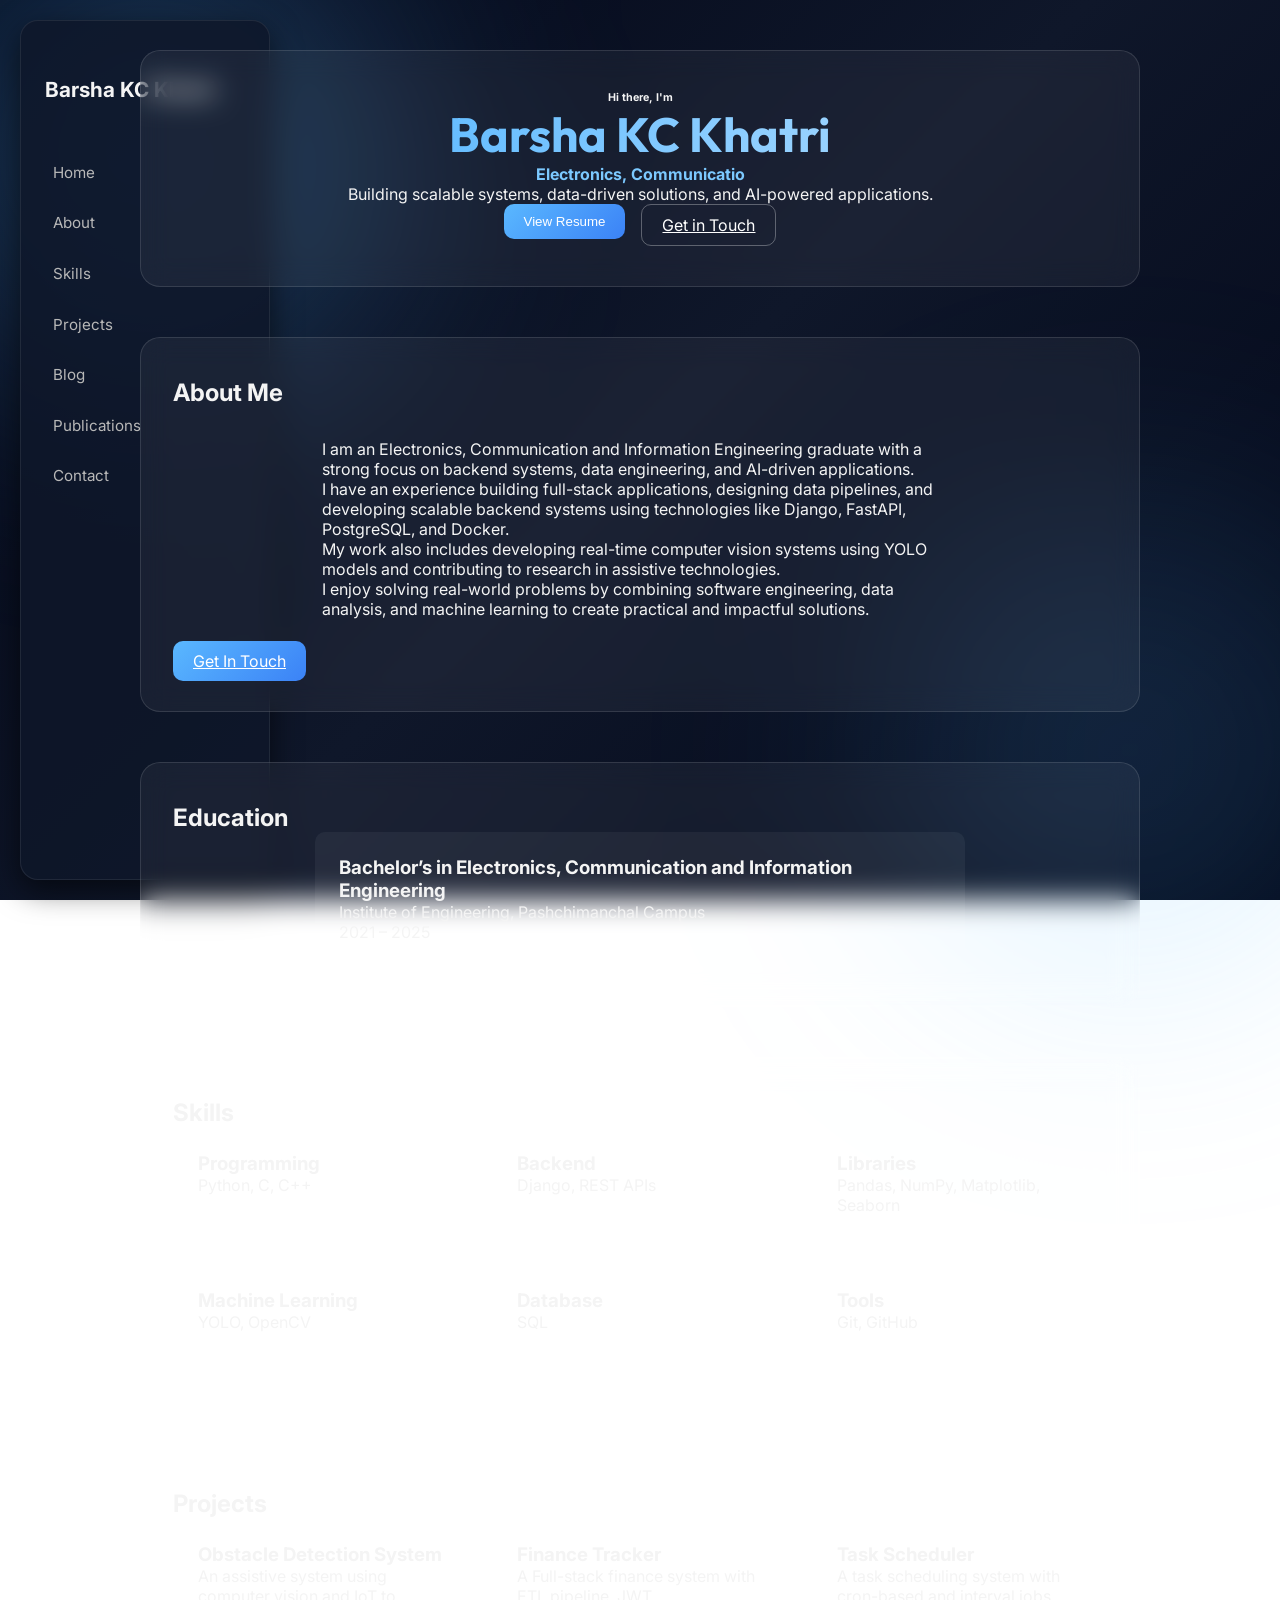
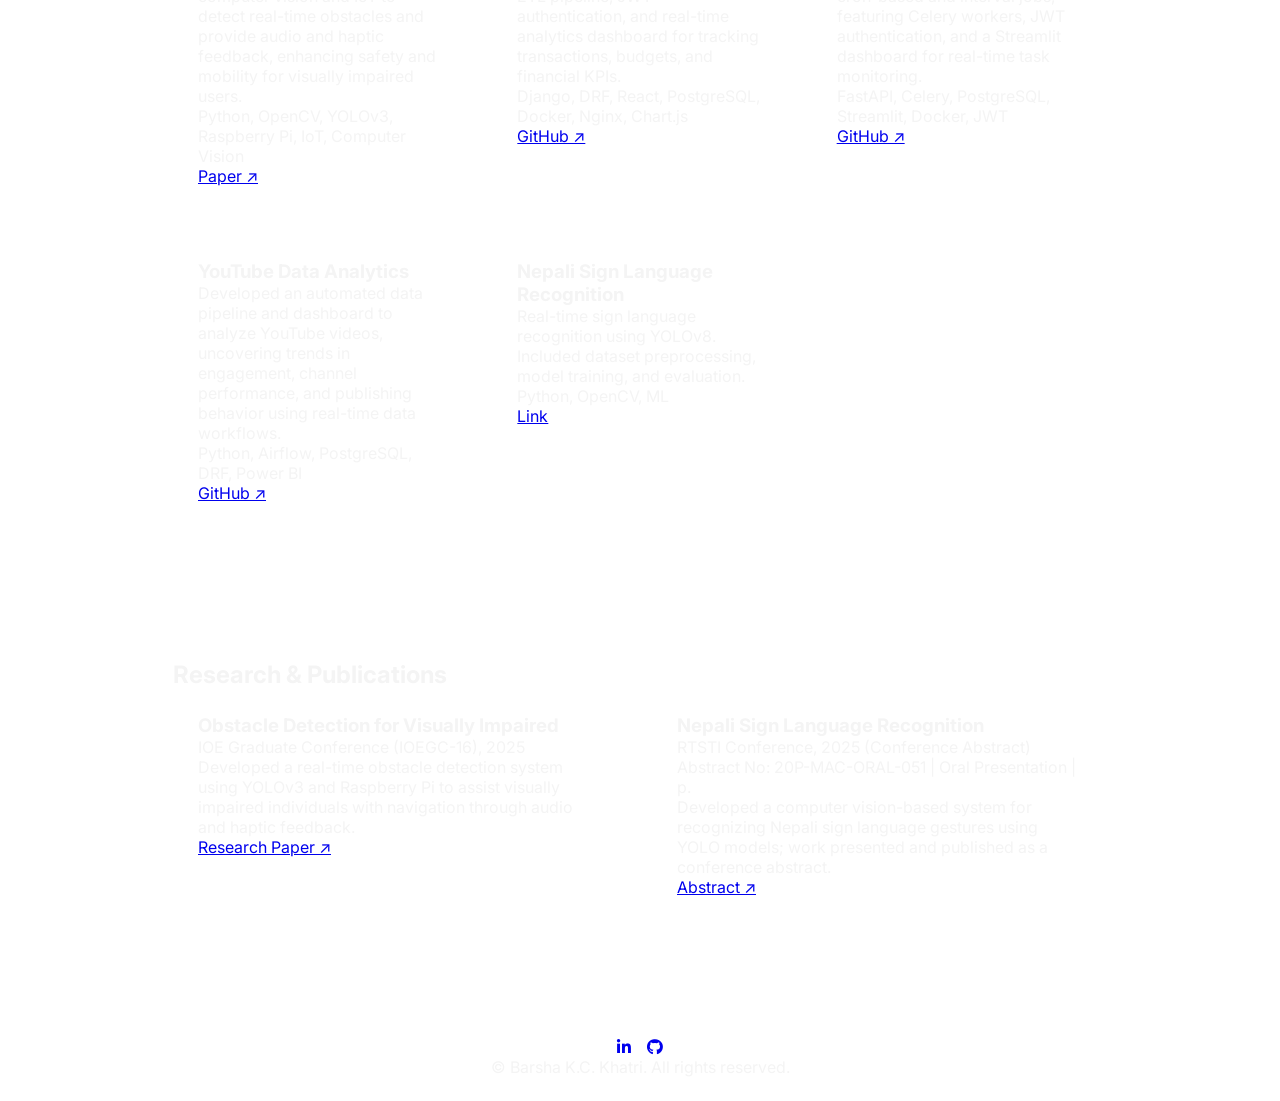
==== index.html @ 4331e8ad "Fix html" ====
<!doctype html>
<html lang="en">
  <head>
    <meta charset="utf-8" />
    <meta http-equiv="X-UA-Compatible" content="IE=edge" />
    <title>Barsha KC Khatri</title>
    <meta name="viewport" content="width=device-width, initial-scale=1" />
    <script src="static/js/main.js"></script>
    <link rel="stylesheet" href="static/css/style.css" />
    <link
      rel="stylesheet"
      href="https://cdnjs.cloudflare.com/ajax/libs/font-awesome/6.1.1/css/all.min.css"
    />
  </head>
  <body>
    <button id="sidebarToggle" class="menu-toggle">☰</button>
    <nav id="sidebar" class="sidebar">
      <div class="sidebar-header">
        <h2>Barsha KC Khatri</h2>
      </div>
      <ul class="sidebar-menu">
        <li><a href="#home" class="nav-link">Home</a></li>
        <li><a href="#about" class="nav-link">About</a></li>
        <li><a href="#skills" class="nav-link">Skills</a></li>
        <li><a href="#projects" class="nav-link">Projects</a></li>
        <li>
          <a href="https://barshakc.hashnode.dev" class="nav-link">Blog</a>
        </li>
        <li><a href="#research" class="nav-link">Publications</a></li>
        <li><a href="#footer" class="nav-link">Contact</a></li>
      </ul>
    </nav>

    <section id="home" class="flex s-center items-center">
      <div class="home-left flex f-col s-center items-center">
        <div class="home-content">
          <h6>Hi there, I'm</h6>

          <h1 class="t-white">Barsha KC Khatri</h1>

          <h4>
            <span id="typewriter"></span>
          </h4>

          <p class="subtitle">
            Building scalable systems, data-driven solutions, and AI-powered
            applications.
          </p>

          <div class="btn-group">
            <a
              href="pdf/Barsha KC Khatri CV.pdf"
              target="_blank"
            >
              <button class="btn">View Resume</button>
            </a>

            <a class="btn secondary" href="#contact"> Get in Touch </a>
          </div>
        </div>
      </div>
    </section>

    <section id="about">
      <h1>About Me</h1>
      <div class="about-container flex s-center">
        <div class="about-left">
          <div class="about-content">
            <p class="intro-text">
              I am an Electronics, Communication and Information Engineering
              graduate with a strong focus on backend systems, data engineering,
              and AI-driven applications.
            </p>

            <p class="about-text">
              I have an experience building full-stack applications, designing
              data pipelines, and developing scalable backend systems using
              technologies like Django, FastAPI, PostgreSQL, and Docker.
            </p>

            <p class="about-text">
              My work also includes developing real-time computer vision systems
              using YOLO models and contributing to research in assistive
              technologies.
            </p>

            <p class="about-text">
              I enjoy solving real-world problems by combining software
              engineering, data analysis, and machine learning to create
              practical and impactful solutions.
            </p>
          </div>
        </div>
      </div>
      <div class="cta-container flex s-center">
        <a class="btn" href="#contact">Get In Touch</a>
      </div>
    </section>
    
    <section id="education">
    <h1>Education</h1>

    <div class="education-content">
        <h3>Bachelor’s in Electronics, Communication and Information Engineering</h3>
        <p>Institute of Engineering, Pashchimanchal Campus</p>
        <p class="edu-year">2021 – 2025</p>
    </div>
    </section>

    <section id="skills">
      <h1>Skills</h1>

      <div class="skills-container">
        <div class="skill-card">
          <h3>Programming</h3>
          <p>Python, C, C++</p>
        </div>

        <div class="skill-card">
          <h3>Backend</h3>
          <p>Django, REST APIs</p>
        </div>

        <div class="skill-card">
          <h3>Libraries</h3>
          <p>Pandas, NumPy, Matplotlib, Seaborn</p>
        </div>

        <div class="skill-card">
          <h3>Machine Learning</h3>
          <p>YOLO, OpenCV</p>
        </div>

        <div class="skill-card">
          <h3>Database</h3>
          <p>SQL</p>
        </div>

        <div class="skill-card">
          <h3>Tools</h3>
          <p>Git, GitHub</p>
        </div>
      </div>
    </section>

    <section id="projects">
      <h1>Projects</h1>

      <div class="projects-container">
        <div class="project-card">
          <h3>Obstacle Detection System</h3>
          <p>
            An assistive system using computer vision and IoT to detect
            real-time obstacles and provide audio and haptic feedback, enhancing
            safety and mobility for visually impaired users.
          </p>
          <p class="tools">
            Python, OpenCV, YOLOv3, Raspberry Pi, IoT, Computer Vision
          </p>
          <a
            href="https://conference.ioe.edu.np/publications/ioegc16/IOEGC-16-266-PS2-03.pdf"
            target="_blank"
            class="project-link"
            >Paper ↗</a
          >
        </div>

        <div class="project-card">
          <h3>Finance Tracker</h3>
          <p>
            A Full-stack finance system with ETL pipeline, JWT authentication,
            and real-time analytics dashboard for tracking transactions,
            budgets, and financial KPIs.
          </p>
          <p class="tools">
            Django, DRF, React, PostgreSQL, Docker, Nginx, Chart.js
          </p>
          <a
            href="https://github.com/barshakc/Finance-Tracker"
            target="_blank"
            class="project-link"
            >GitHub ↗</a
          >
        </div>

        <div class="project-card">
          <h3>Task Scheduler</h3>
          <p>
            A task scheduling system with cron-based and interval jobs,
            featuring Celery workers, JWT authentication, and a Streamlit
            dashboard for real-time task monitoring.
          </p>
          <p class="tools">
            FastAPI, Celery, PostgreSQL, Streamlit, Docker, JWT
          </p>
          <a
            href="https://github.com/barshakc/Task-Scheduler"
            target="_blank"
            class="project-link"
            >GitHub ↗</a
          >
        </div>

        <div class="project-card">
          <h3>YouTube Data Analytics</h3>
          <p>
            Developed an automated data pipeline and dashboard to analyze
            YouTube videos, uncovering trends in engagement, channel
            performance, and publishing behavior using real-time data workflows.
          </p>
          <p class="tools">Python, Airflow, PostgreSQL, DRF, Power BI</p>
          <a
            href="https://github.com/barshakc/Youtube-Data-Analytics"
            target="_blank"
            class="project-link"
            >GitHub ↗</a
          >
        </div>

        <div class="project-card">
          <h3>Nepali Sign Language Recognition</h3>
          <p>
            Real-time sign language recognition using YOLOv8. Included dataset
            preprocessing, model training, and evaluation.
          </p>
          <p class="tools">Python, OpenCV, ML</p>
          <a href="#" target="_blank" class="project-link">Link</a>
        </div>
      </div>
    </section>

    <section id="research">
      <h1>Research & Publications</h1>

      <div class="research-container">
        <div class="research-card">
          <h3>Obstacle Detection for Visually Impaired</h3>
          <p class="publication">IOE Graduate Conference (IOEGC-16), 2025</p>
          <p>
            Developed a real-time obstacle detection system using YOLOv3 and
            Raspberry Pi to assist visually impaired individuals with navigation
            through audio and haptic feedback.
          </p>
          <a
            href="https://conference.ioe.edu.np/publications/ioegc16/IOEGC-16-266-PS2-03.pdf"
            target="_blank"
            class="project-link"
          >
            Research Paper ↗
          </a>
        </div>

        <div class="research-card">
          <h3>Nepali Sign Language Recognition</h3>
          <p class="publication">
            RTSTI Conference, 2025 (Conference Abstract)<br />
            Abstract No: 20P-MAC-ORAL-051 | Oral Presentation | p.
          </p>
          <p>
            Developed a computer vision-based system for recognizing Nepali sign
            language gestures using YOLO models; work presented and published as
            a conference abstract.
          </p>
          <a
            href="https://drive.google.com/file/d/12Fbqu7wbd39QSV-VLtkGaTLTl-LRvzXY/view?usp=sharing"
            target="_blank"
            class="project-link"
          >
            Abstract ↗
          </a>
        </div>
      </div>
    </section>

    <footer id="footer">
      <div class="footer-content">
        <div class="social-icons">
          <a
            href="https://www.linkedin.com/in/barsha-kc-khatri/"
            target="_blank"
          >
            <i class="fa-brands fa-linkedin-in"></i>
          </a>

          <a href="https://github.com/barshakc" target="_blank">
            <i class="fa-brands fa-github"></i>
          </a>
        </div>

        <p>&copy; Barsha K.C. Khatri. All rights reserved.</p>
      </div>
    </footer>


  </body>
</html>
---- static/css/style.css ----
@import url('https://fonts.googleapis.com/css2?family=Inter:wght@300;400;500;600;700&family=Outfit:wght@400;500;600;700&display=swap');

:root {
  --text: #f4f4f4;
  --text-secondary: #b8b8b8;
  --muted: #7a7a7a;
  --accent: #5ab8ff;
  --accent-hover: #4a9fe6;
}

* {
  margin: 0;
  padding: 0;
  box-sizing: border-box;
  scroll-behavior: smooth;
}
html, body {
  overflow-x: hidden;
}

body {
  font-family: 'Inter', sans-serif;
  color: var(--text);
  background: linear-gradient(135deg, #020617, #0f172a, #020617);
  background-attachment: fixed;
}


body::before,
body::after {
  content: "";
  position: fixed;
  width: 500px;
  height: 500px;
  border-radius: 50%;
  filter: blur(120px);
  z-index: -1;
}

body::before {
  background: rgba(90, 184, 255, 0.25);
  top: -100px;
  left: -100px;
}

body::after {
  background: rgba(90, 184, 255, 0.15);
  bottom: -100px;
  right: -100px;
}


#sidebar {
  position: fixed;
  left: 0;
  top: 0;
  width: 250px;
  height: calc(100vh - 40px);
  margin: 20px;
  padding: 2rem 0;
  border-radius: 18px;
  background: rgba(15, 23, 42, 0.85);
  border: 1px solid rgba(255,255,255,0.08);
  box-shadow: 0 10px 30px rgba(0,0,0,0.6);
  overflow-y: auto;
  transition: left 0.3s ease;
}

.menu-toggle {
  display: none;
}

.sidebar-header {
  padding: 1.5rem;
  margin-bottom: 1.5rem;
}

.sidebar-header h2 {
  font-size: 1.3rem;
}

.sidebar-menu {
  display: flex;
  flex-direction: column;
  gap: 6px;
  padding: 0 0.5rem;
}

.sidebar-menu li {
  list-style: none;
}

.sidebar-menu a {
  display: block;
  padding: 0.8rem 1.5rem;
  color: var(--text-secondary);
  text-decoration: none;
  border-radius: 8px;
  font-size: 0.95rem;
}

.sidebar-menu a:hover {
  background: rgba(255,255,255,0.08);
  color: var(--text);
}

section {
  margin: 50px auto;
  max-width: 1000px;
  padding: 2.5rem 2rem;
  border-radius: 20px;
  background: rgba(255,255,255,0.05);
  backdrop-filter: blur(14px);
  border: 1px solid rgba(255,255,255,0.12);
}

#home {
  display: flex;
  justify-content: center;
  align-items: center;
  text-align: center;
}

#home h1 {
  font-size: 3rem;
  font-family: 'Outfit', sans-serif;
  background: linear-gradient(90deg, #5ab8ff, #a5d8ff);
  -webkit-background-clip: text;
  -webkit-text-fill-color: transparent;
}

#typewriter {
  display: inline-block;
  color: #7cc9ff;
}

.btn {
  padding: 10px 20px;
  border-radius: 10px;
  border: none;
  background: linear-gradient(135deg, #5ab8ff, #3b82f6);
  color: white;
  cursor: pointer;
}

.btn.secondary {
  background: transparent;
  border: 1px solid rgba(255,255,255,0.3);
}

.btn-group {
  display: flex;
  gap: 1rem;
  justify-content: center;
  flex-wrap: wrap; 
}



.skills-container,
.projects-container,
.research-container {
  display: grid;
  grid-template-columns: repeat(auto-fit, minmax(250px, 1fr));
  gap: 1.5rem;
}

.skill-card,
.project-card,
.research-card {
  background: rgba(255,255,255,0.06);
  padding: 1.5rem;
  border-radius: 12px;
  border: 1px solid rgba(255,255,255,0.1);
}

.about-container {
  max-width: 700px;
  margin: auto;
  padding: 2rem;
}

.education-content {
  max-width: 650px;
  margin: auto;
  padding: 1.5rem;
  background: rgba(255,255,255,0.05);
  border-radius: 10px;
}

.subtitle, h4 {
  overflow-wrap: break-word;
}

#footer {
  text-align: center;
  padding: 1.5rem;
}

.social-icons {
  display: flex;
  justify-content: center;
  gap: 1rem;
}

@media (max-width: 768px) {

  #sidebar {
    position: fixed;
    top: 0;
    left: -100%;
    width: 70%;
    height: 100vh;
    margin: 0;
    border-radius: 0;
    background: rgba(15, 23, 42, 0.95);
    transition: left 0.3s ease;
    z-index: 1000;
  }

  body.sidebar-open #sidebar {
    left: 0;
  }

  body.sidebar-open::after {
    content: "";
    position: fixed;
    top: 0;
    left: 0;
    width: 100%;
    height: 100%;
    background: rgba(0,0,0,0.6);
    z-index: 900;
  }

  .menu-toggle {
    display: block;
    position: fixed;
    top: 15px;
    left: 15px;
    z-index: 1100;
    font-size: 22px;
    background: rgba(0,0,0,0.6);
    color: white;
    border: none;
    padding: 10px 14px;
    border-radius: 8px;
  }

  section {
    width: calc(100% - 30px);
    margin: 20px auto;
    padding: 20px 15px;
  }

  #home {
    flex-direction: column;
    padding-top: 60px;
  }

  .btn-group {
    flex-direction: column;
    align-items: center;
  }

  .btn {
    width: 85%;
  }

  h1 {
    font-size: 24px;
  }

  p {
    font-size: 14px;
  }

  #typewriter {
    width: 100%;
  }

  .skills-container,
  .projects-container,
  .research-container {
    grid-template-columns: 1fr;
  }
}
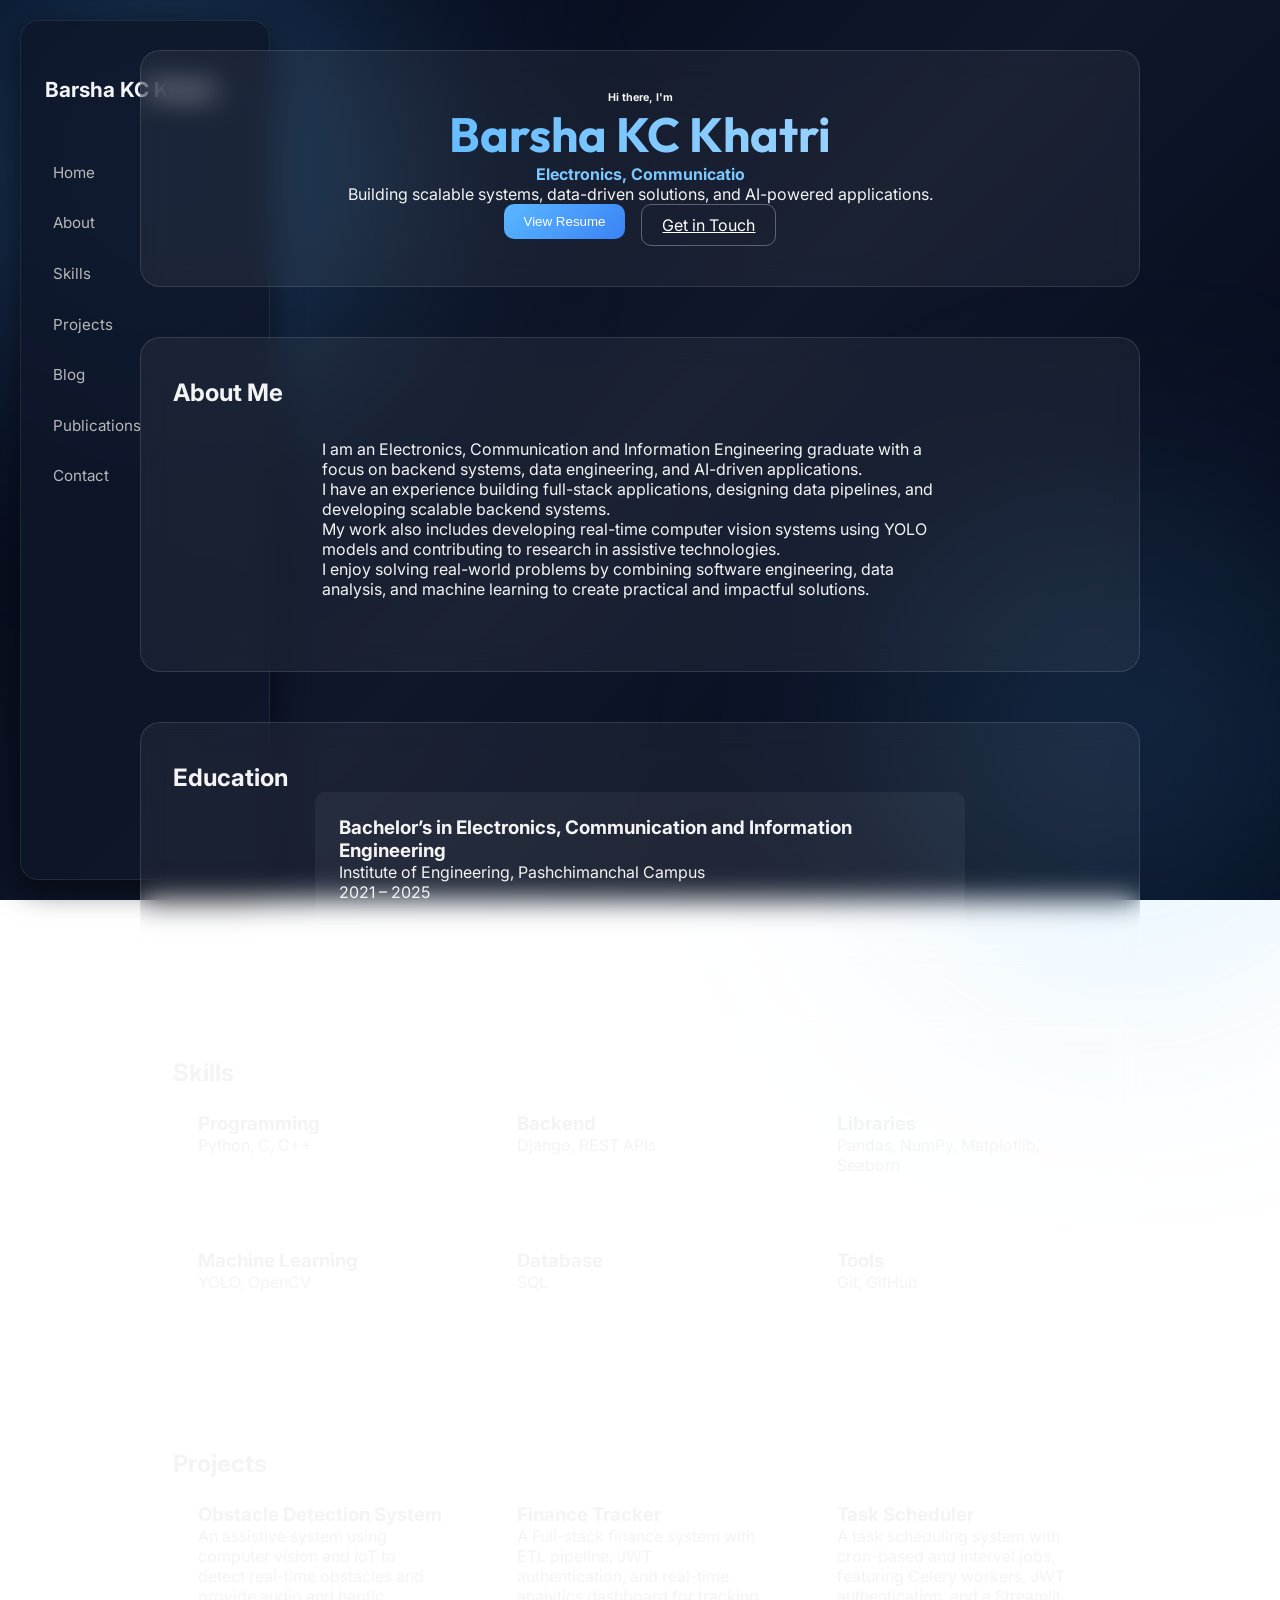
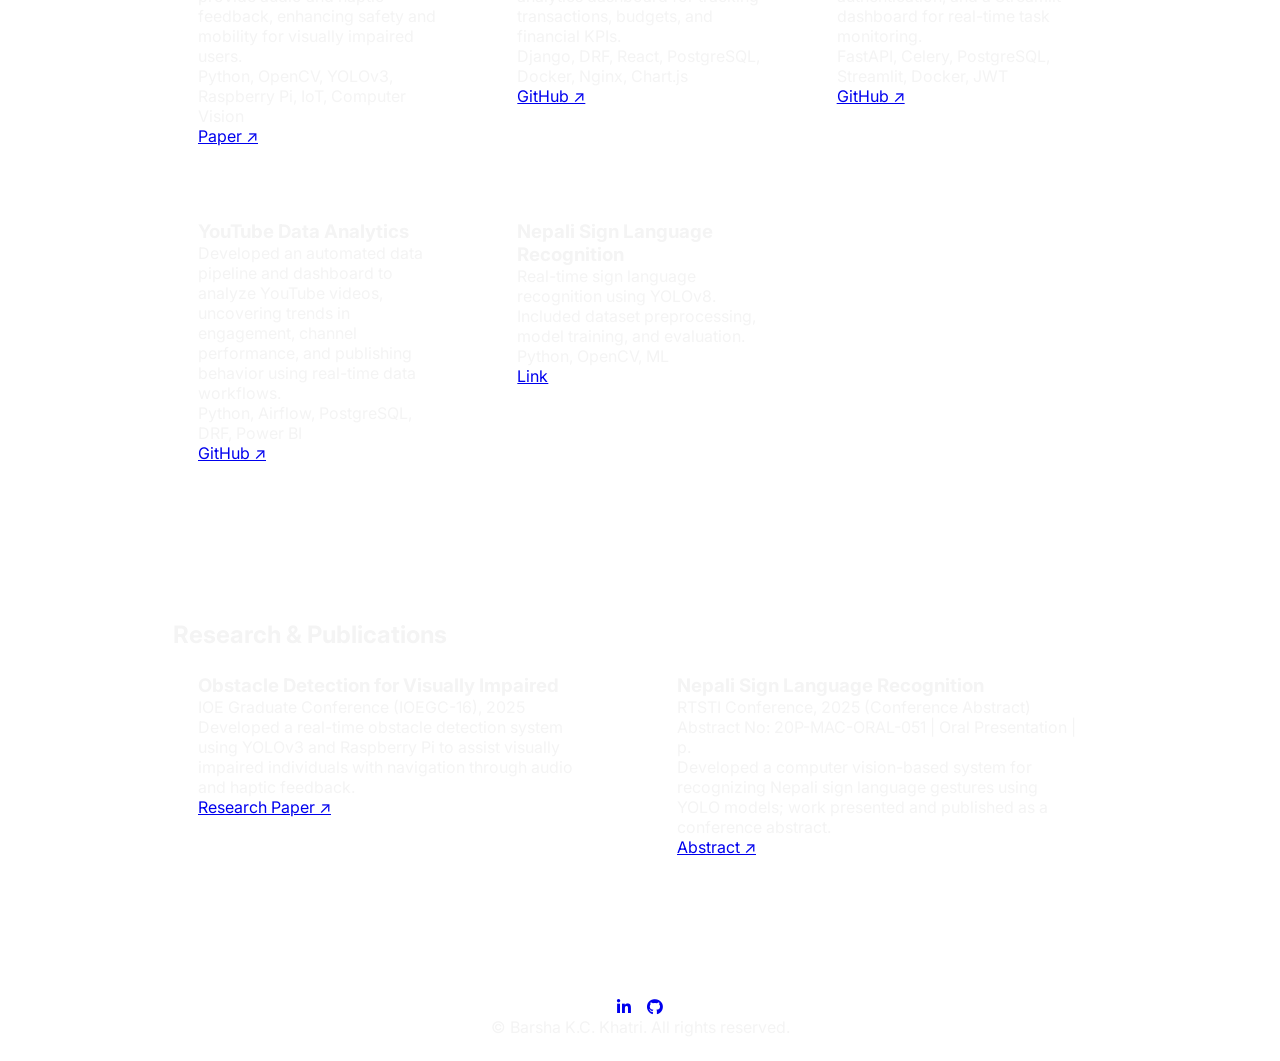
==== commit 6aa1d729: "Update styling" ====
--- a/index.html
+++ b/index.html
@@ -68,14 +68,13 @@
           <div class="about-content">
             <p class="intro-text">
               I am an Electronics, Communication and Information Engineering
-              graduate with a strong focus on backend systems, data engineering,
+              graduate with a focus on backend systems, data engineering,
               and AI-driven applications.
             </p>
 
             <p class="about-text">
               I have an experience building full-stack applications, designing
-              data pipelines, and developing scalable backend systems using
-              technologies like Django, FastAPI, PostgreSQL, and Docker.
+              data pipelines, and developing scalable backend systems.
             </p>
 
             <p class="about-text">
@@ -91,9 +90,6 @@
             </p>
           </div>
         </div>
-      </div>
-      <div class="cta-container flex s-center">
-        <a class="btn" href="#contact">Get In Touch</a>
       </div>
     </section>
     
--- a/static/css/style.css
+++ b/static/css/style.css
@@ -257,7 +257,32 @@
     flex-direction: column;
     padding-top: 60px;
   }
-
+  .about-content p {
+  line-height: 1.6;
+  text-align: left;
+  }
+   
+  .projects-container {
+    grid-template-columns: 1fr;  
+  }
+  .project-card,
+  .skill-card {
+  text-align: left;
+  }
+  .skills-container {
+    grid-template-columns: 1fr;   
+  }
+  .research-container {
+    grid-template-columns: 1fr;
+  }
+  
+.about-container {
+    padding: 20px 15px;
+  }
+
+  .project-card p {
+  line-height: 1.5; 
+  }
   .btn-group {
     flex-direction: column;
     align-items: center;
@@ -278,6 +303,10 @@
   #typewriter {
     width: 100%;
   }
+  .about-content {
+  max-width: 500px; 
+  margin: 0 auto;
+}
 
   .skills-container,
   .projects-container,
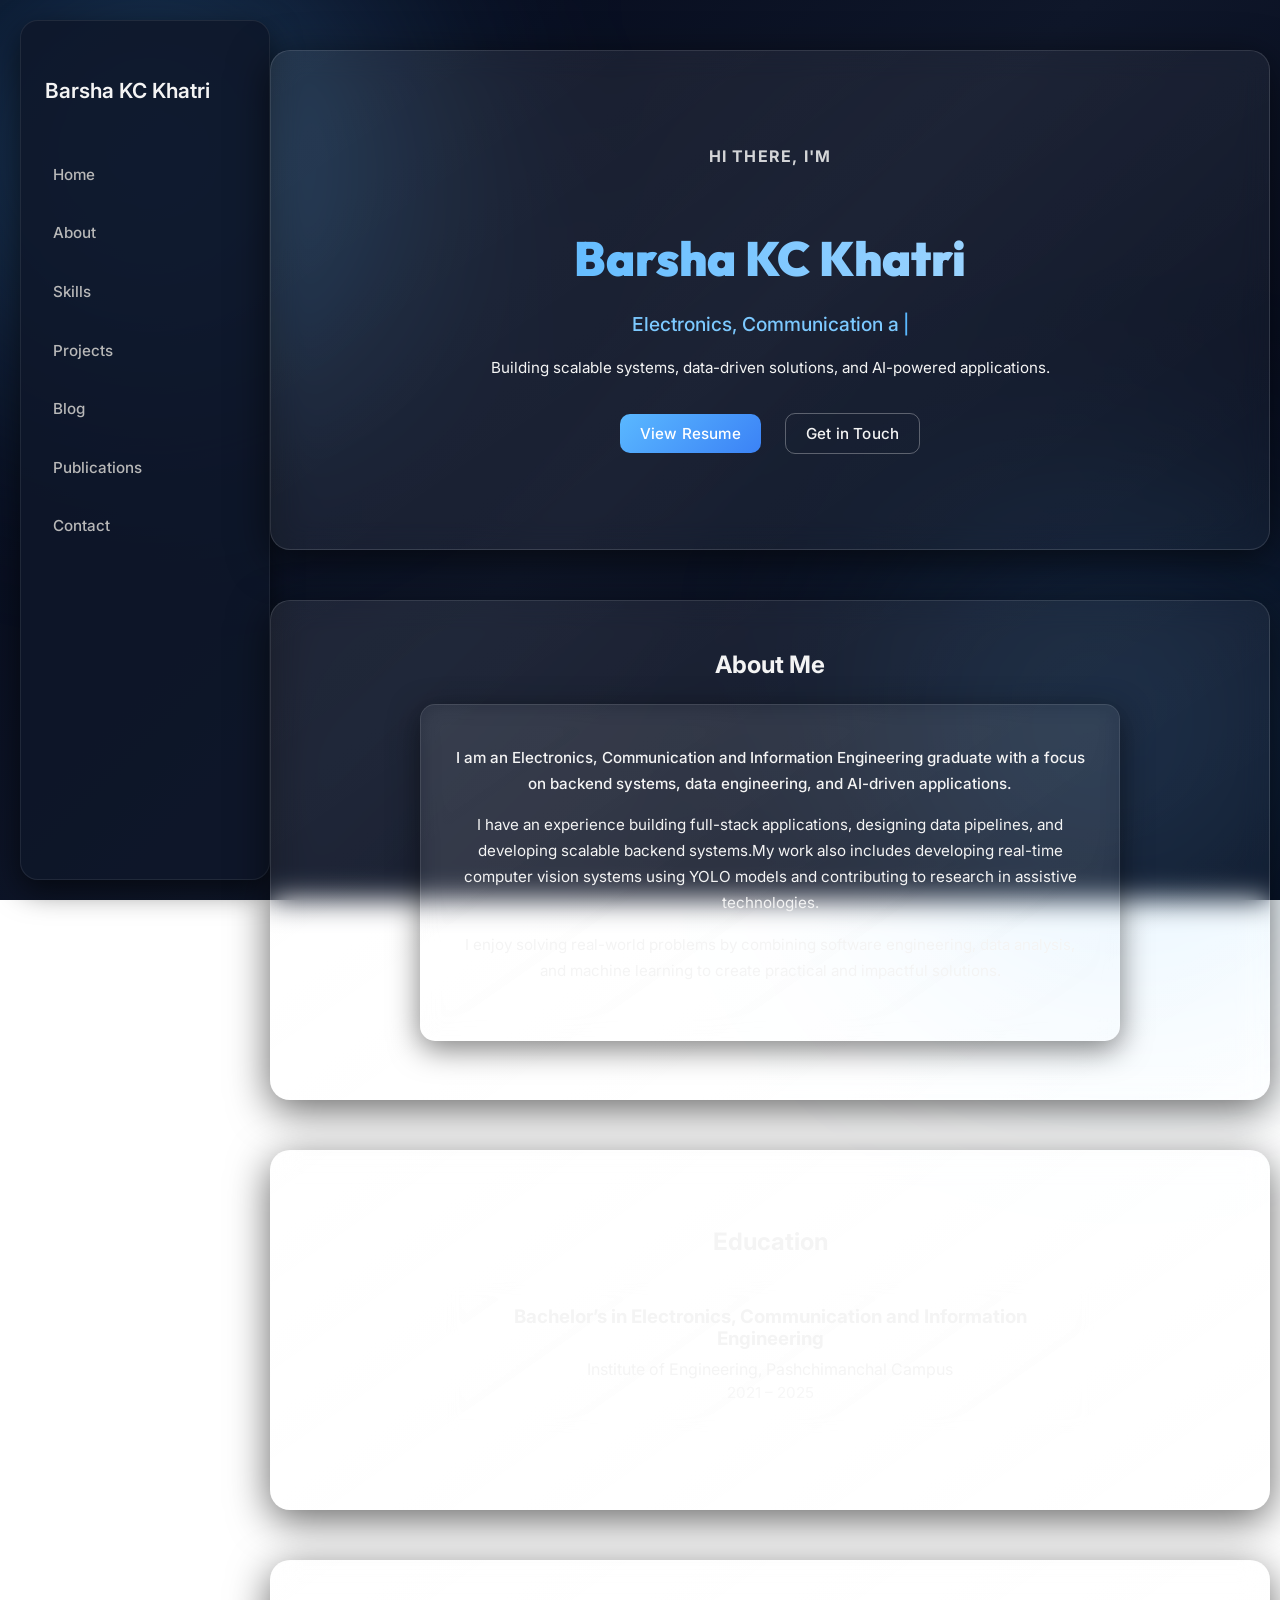
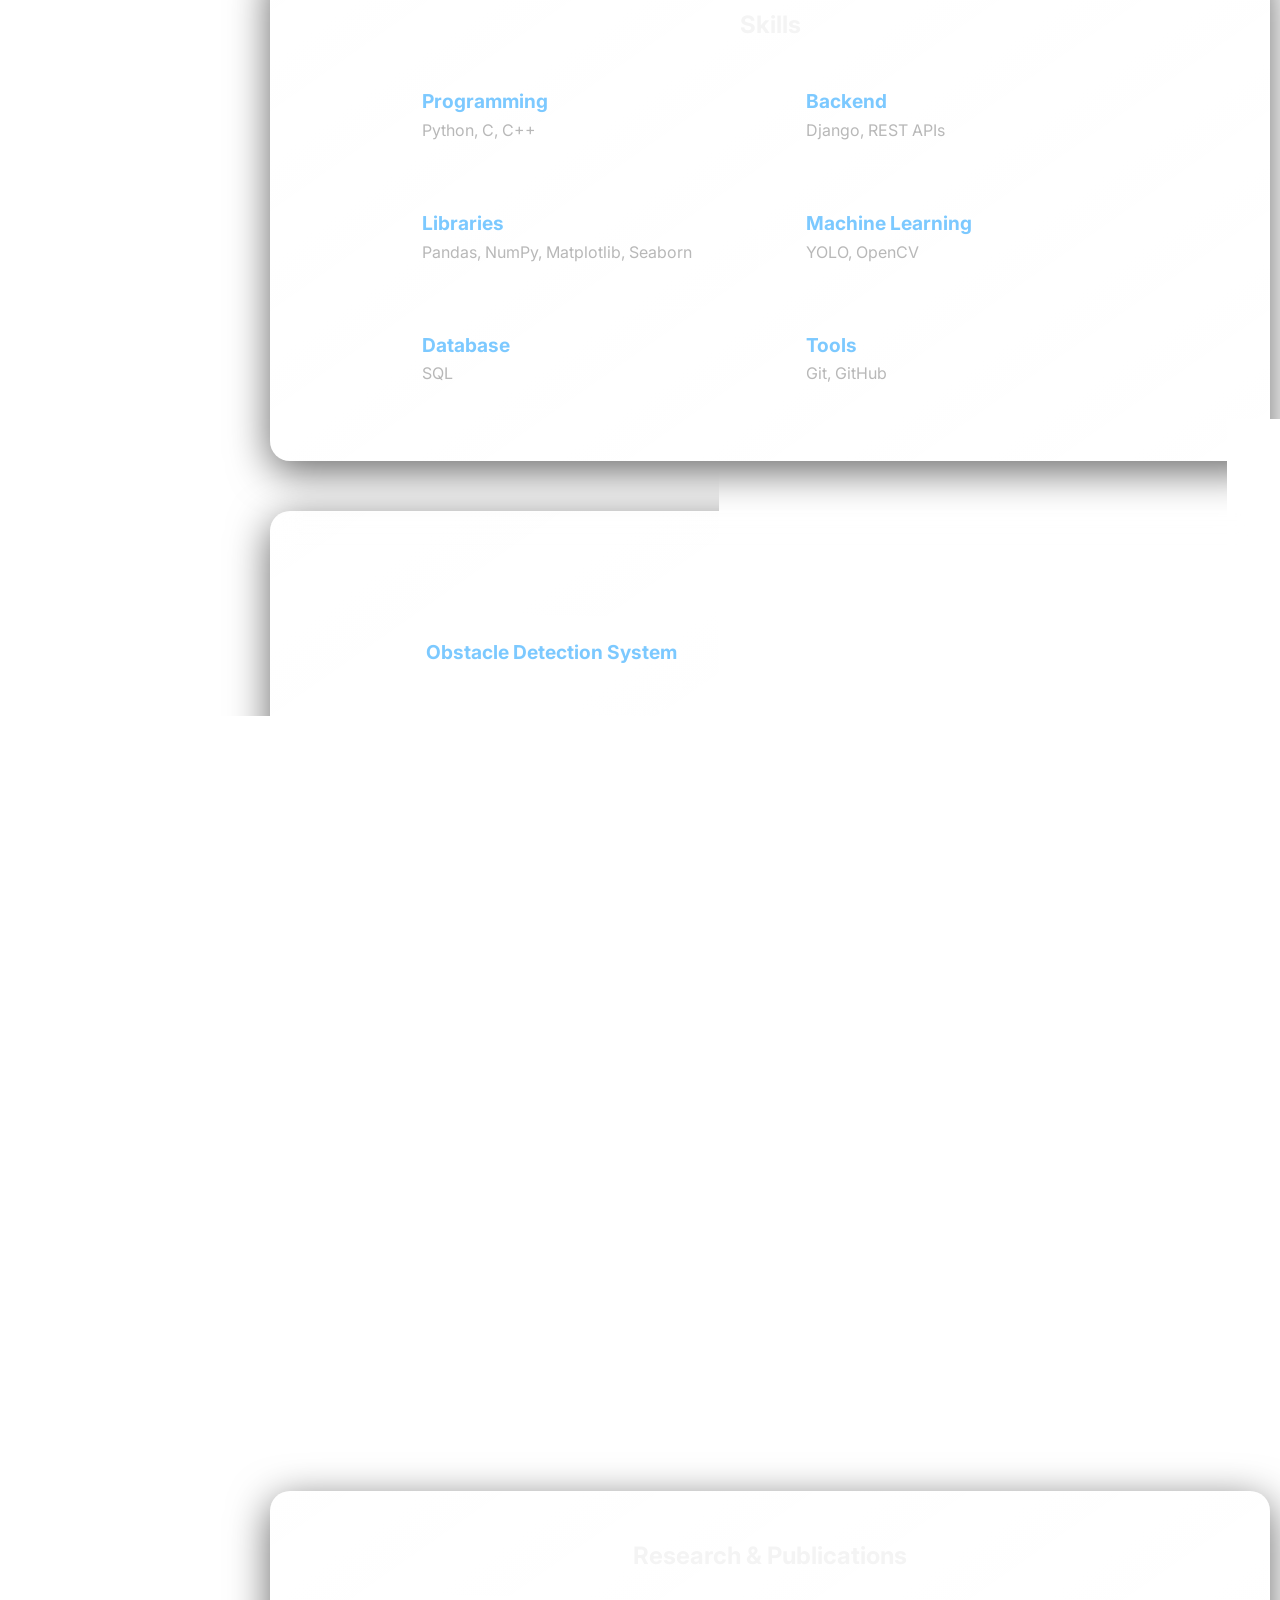
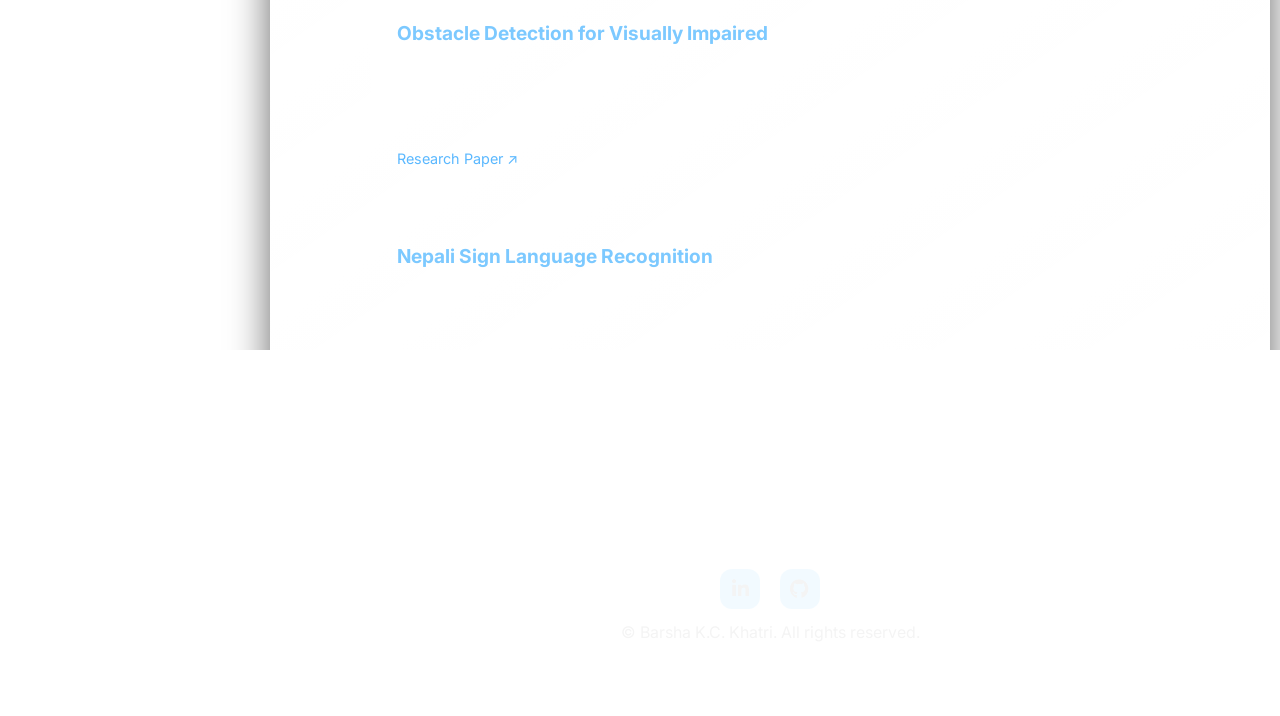
==== commit a092d29d: "Edit buttons" ====
--- a/index.html
+++ b/index.html
@@ -55,7 +55,7 @@
               <button class="btn">View Resume</button>
             </a>
 
-            <a class="btn secondary" href="#contact"> Get in Touch </a>
+            <a class="btn secondary" href="#footer"> Get in Touch </a>
           </div>
         </div>
       </div>
@@ -74,11 +74,7 @@
 
             <p class="about-text">
               I have an experience building full-stack applications, designing
-              data pipelines, and developing scalable backend systems.
-            </p>
-
-            <p class="about-text">
-              My work also includes developing real-time computer vision systems
+              data pipelines, and developing scalable backend systems.My work also includes developing real-time computer vision systems
               using YOLO models and contributing to research in assistive
               technologies.
             </p>
@@ -146,12 +142,12 @@
         <div class="project-card">
           <h3>Obstacle Detection System</h3>
           <p>
-            An assistive system using computer vision and IoT to detect
+            An assistive system using AI and IoT to detect
             real-time obstacles and provide audio and haptic feedback, enhancing
             safety and mobility for visually impaired users.
           </p>
           <p class="tools">
-            Python, OpenCV, YOLOv3, Raspberry Pi, IoT, Computer Vision
+            Python, OpenCV, YOLOv3, Raspberry Pi
           </p>
           <a
             href="https://conference.ioe.edu.np/publications/ioegc16/IOEGC-16-266-PS2-03.pdf"
@@ -164,7 +160,7 @@
         <div class="project-card">
           <h3>Finance Tracker</h3>
           <p>
-            A Full-stack finance system with ETL pipeline, JWT authentication,
+            A Full-stack finance system with JWT authentication and
             and real-time analytics dashboard for tracking transactions,
             budgets, and financial KPIs.
           </p>
@@ -187,7 +183,7 @@
             dashboard for real-time task monitoring.
           </p>
           <p class="tools">
-            FastAPI, Celery, PostgreSQL, Streamlit, Docker, JWT
+            FastAPI, Celery, Streamlit, Docker
           </p>
           <a
             href="https://github.com/barshakc/Task-Scheduler"
@@ -200,9 +196,9 @@
         <div class="project-card">
           <h3>YouTube Data Analytics</h3>
           <p>
-            Developed an automated data pipeline and dashboard to analyze
-            YouTube videos, uncovering trends in engagement, channel
-            performance, and publishing behavior using real-time data workflows.
+            An automated data pipeline and dashboard to analyze
+            YouTube videos, uncovering trends in engagement and channel
+            performance using real-time data workflows.
           </p>
           <p class="tools">Python, Airflow, PostgreSQL, DRF, Power BI</p>
           <a
@@ -216,8 +212,7 @@
         <div class="project-card">
           <h3>Nepali Sign Language Recognition</h3>
           <p>
-            Real-time sign language recognition using YOLOv8. Included dataset
-            preprocessing, model training, and evaluation.
+            Developed a real-time sign language recognition using YOLOv8. 
           </p>
           <p class="tools">Python, OpenCV, ML</p>
           <a href="#" target="_blank" class="project-link">Link</a>
--- a/static/css/style.css
+++ b/static/css/style.css
@@ -1,316 +1,669 @@
 @import url('https://fonts.googleapis.com/css2?family=Inter:wght@300;400;500;600;700&family=Outfit:wght@400;500;600;700&display=swap');
 
 :root {
-  --text: #f4f4f4;
-  --text-secondary: #b8b8b8;
-  --muted: #7a7a7a;
-  --accent: #5ab8ff;
-  --accent-hover: #4a9fe6;
+    --text: #f4f4f4;
+    --text-secondary: #b8b8b8;
+    --muted: #7a7a7a;
+    --accent: #5ab8ff;
+    --accent-hover: #4a9fe6;
 }
 
 * {
-  margin: 0;
-  padding: 0;
-  box-sizing: border-box;
-  scroll-behavior: smooth;
-}
-html, body {
-  overflow-x: hidden;
+    margin: 0;
+    padding: 0;
+    box-sizing: border-box;
+    scroll-behavior: smooth;
 }
 
 body {
-  font-family: 'Inter', sans-serif;
-  color: var(--text);
-  background: linear-gradient(135deg, #020617, #0f172a, #020617);
-  background-attachment: fixed;
-}
-
+    font-family: 'Inter', sans-serif;
+    color: var(--text);
+    background: linear-gradient(135deg, #020617, #0f172a, #020617);
+    background-attachment: fixed;
+    margin-left: 260px;
+}
 
 body::before,
 body::after {
-  content: "";
-  position: fixed;
-  width: 500px;
-  height: 500px;
-  border-radius: 50%;
-  filter: blur(120px);
-  z-index: -1;
+    content: "";
+    position: fixed;
+    width: 500px;
+    height: 500px;
+    border-radius: 50%;
+    filter: blur(120px);
+    z-index: -1;
 }
 
 body::before {
-  background: rgba(90, 184, 255, 0.25);
-  top: -100px;
-  left: -100px;
+    background: rgba(90, 184, 255, 0.25);
+    top: -100px;
+    left: -100px;
 }
 
 body::after {
-  background: rgba(90, 184, 255, 0.15);
-  bottom: -100px;
-  right: -100px;
-}
-
+    background: rgba(90, 184, 255, 0.15);
+    bottom: -100px;
+    right: -100px;
+}
 
 #sidebar {
-  position: fixed;
-  left: 0;
-  top: 0;
-  width: 250px;
-  height: calc(100vh - 40px);
-  margin: 20px;
-  padding: 2rem 0;
-  border-radius: 18px;
-  background: rgba(15, 23, 42, 0.85);
-  border: 1px solid rgba(255,255,255,0.08);
-  box-shadow: 0 10px 30px rgba(0,0,0,0.6);
-  overflow-y: auto;
-  transition: left 0.3s ease;
-}
-
-.menu-toggle {
-  display: none;
+    position: fixed;
+    left: 0;
+    top: 0;
+    width: 250px;
+    height: calc(100vh - 40px);
+    margin: 20px;
+    padding: 2rem 0;
+
+    border-radius: 18px;
+
+    background: rgba(15, 23, 42, 0.85);
+
+    border: 1px solid rgba(255,255,255,0.08);
+
+    box-shadow: 
+        0 10px 30px rgba(0,0,0,0.6);
+
+    overflow-y: auto;
+}
+
+.sidebar-menu {
+    padding: 0 0.5rem;
+    display: flex;
+    flex-direction: column;
+    gap: 6px;
+
+}
+
+.sidebar-menu li {
+    list-style: none;
+    margin-bottom: 0.5rem;
+}
+
+.sidebar-menu a {
+    display: block;
+    padding: 0.8rem 1.5rem;
+
+    color: var(--text-secondary);
+    text-decoration: none;
+
+    border-radius: 8px;
+
+    font-size: 0.95rem;
+    font-weight: 500;
+
+    transition: all 0.2s ease;
+}
+
+.sidebar-menu a:hover {
+    background: rgba(255,255,255,0.08);
+    color: var(--text);
+}
+
+.sidebar-menu a.active {
+    background: rgba(90,184,255,0.15);
+    color: var(--accent);
 }
 
 .sidebar-header {
-  padding: 1.5rem;
-  margin-bottom: 1.5rem;
-}
-
+    display: flex;
+    justify-content: space-between;
+    align-items: center;
+    padding: 1.5rem;
+    margin-bottom: 1.5rem;
+
+}
 .sidebar-header h2 {
-  font-size: 1.3rem;
-}
-
-.sidebar-menu {
-  display: flex;
-  flex-direction: column;
-  gap: 6px;
-  padding: 0 0.5rem;
-}
-
-.sidebar-menu li {
-  list-style: none;
-}
-
-.sidebar-menu a {
-  display: block;
-  padding: 0.8rem 1.5rem;
-  color: var(--text-secondary);
-  text-decoration: none;
-  border-radius: 8px;
-  font-size: 0.95rem;
-}
-
-.sidebar-menu a:hover {
-  background: rgba(255,255,255,0.08);
-  color: var(--text);
+    font-size: 1.3rem;
+    font-weight: 600;
+    line-height: 1.3;
+    margin: 0;
 }
 
 section {
-  margin: 50px auto;
-  max-width: 1000px;
-  padding: 2.5rem 2rem;
-  border-radius: 20px;
-  background: rgba(255,255,255,0.05);
-  backdrop-filter: blur(14px);
-  border: 1px solid rgba(255,255,255,0.12);
-}
-
-#home {
-  display: flex;
-  justify-content: center;
-  align-items: center;
-  text-align: center;
+    margin: 50px auto;
+    max-width: 1000px;
+    padding: 2.5rem 2rem;
+    border-radius: 20px;
+    min-height: 360px;
+
+    background: linear-gradient(
+        145deg,
+        rgba(255,255,255,0.08),
+        rgba(255,255,255,0.03)
+    );
+    backdrop-filter: blur(14px);
+
+    border: 1px solid rgba(255,255,255,0.12);
+
+    box-shadow: 0 10px 40px rgba(0,0,0,0.6);
+
+    transition: 0.3s ease;
+}
+
+section:hover {
+    transform: translateY(-8px);
+    box-shadow: 
+        0 20px 60px rgba(0,0,0,0.7),
+        0 0 30px rgba(90,184,255,0.15);
+}
+
+#home, #about, #skills, #projects, #research {
+    min-height: 500px;
+    text-align: center;
+    animation: float 6s ease-in-out infinite;
 }
 
 #home h1 {
-  font-size: 3rem;
-  font-family: 'Outfit', sans-serif;
-  background: linear-gradient(90deg, #5ab8ff, #a5d8ff);
-  -webkit-background-clip: text;
-  -webkit-text-fill-color: transparent;
-}
-
+    font-size: 3rem;
+    font-family: 'Outfit', sans-serif;
+    font-weight: 900;
+
+    background: linear-gradient(90deg, #5ab8ff, #a5d8ff);
+    -webkit-background-clip: text;
+    -webkit-text-fill-color: transparent;
+}
+#home h4 {
+    font-size: 1.2rem;
+    font-weight: 500;
+    color: var(--text-secondary);
+}
+
+.home-content {
+    max-width: 640px;
+    margin: 0 auto;
+    display: flex;
+    flex-direction: column;
+    gap: 0.9rem; 
+}
+
+.home-left h6 {
+    font-family: 'Inter', sans-serif;
+    letter-spacing: 1.2px;
+    text-transform: uppercase;
+    min-height:70px;
+    font-size: 1rem;
+    opacity: 0.85;
+
+}
+
+.home-left h1 {
+    margin-bottom: 0.6rem;
+}
+
+.home-left h4 {
+    margin-bottom: 0.4rem;
+}
+
+.subtitle {
+    margin-bottom: 1.2rem;
+}
 #typewriter {
-  display: inline-block;
-  color: #7cc9ff;
+    font-size: 1.2rem;       
+    font-weight: 500;
+
+    color: #7cc9ff;           
+    
+    display: inline-block;
+    min-width: 320px;     
+
+    text-align: center;
+}
+
+#typewriter::after {
+    content: "|";
+    margin-left: 4px;
+    color: var(--accent);
+
+    animation: blink 0.8s infinite;
+}
+@keyframes blink {
+    0%, 100% { opacity: 1; }
+    50% { opacity: 0; }
+}
+
+@keyframes float {
+    0% { transform: translateY(0); }
+    50% { transform: translateY(-8px); }
+    100% { transform: translateY(0); }
 }
 
 .btn {
-  padding: 10px 20px;
-  border-radius: 10px;
-  border: none;
-  background: linear-gradient(135deg, #5ab8ff, #3b82f6);
-  color: white;
-  cursor: pointer;
+    font-family: 'Inter', sans-serif;
+    font-size: 0.95rem;
+    font-weight: 500;
+    letter-spacing: 0.2px;   
+    
+
+    padding: 10px 20px;
+    border-radius: 10px;
+
+    border: none;
+    cursor: pointer;
+
+    background: linear-gradient(135deg, #5ab8ff, #3b82f6);
+    color: #fff;
+
+    transition: all 0.25s ease;
 }
 
 .btn.secondary {
-  background: transparent;
-  border: 1px solid rgba(255,255,255,0.3);
-}
-
+    background: transparent;
+    color: var(--text);
+    border: 1.5px solid rgba(255,255,255,0.3); 
+    text-decoration: None
+}
+
+.subtitle {
+    font-size: 0.95rem;
+    line-height: 1.5;
+}
+
+.btn:hover {
+    box-shadow: 0 0 35px rgba(90,184,255,0.7);
+    transform: translateY(-2px);
+}
 .btn-group {
-  display: flex;
-  gap: 1rem;
-  justify-content: center;
-  flex-wrap: wrap; 
-}
-
-
-
+    display: flex;
+    justify-content: center;
+    align-items: center;  
+    gap: 1.5rem
+}
+
+.about-container,
+.skills-box,
+.projects-item {
+    background: rgba(255,255,255,0.05);
+    backdrop-filter: blur(12px);
+
+    border-radius: 15px;
+    border: 1px solid rgba(255,255,255,0.1);
+
+    box-shadow: 0 8px 30px rgba(0,0,0,0.5);
+    transition: 0.3s;
+}
+
+.about-container {
+    max-width: 700px;      
+    margin: 0 auto;        
+    padding: 2.5rem 2rem; 
+    min-height: 260px;
+    display:flex;
+    gap:20px;
+    border-radius:15px;
+}
 .skills-container,
 .projects-container,
 .research-container {
   display: grid;
   grid-template-columns: repeat(auto-fit, minmax(250px, 1fr));
-  gap: 1.5rem;
-}
-
-.skill-card,
-.project-card,
+}
+#home {
+  display: flex;
+  align-items: center;
+  justify-content: center;
+  text-align: center;
+}
+
+@media (max-width: 768px) {
+  #home {
+    flex-direction: column;
+  }
+
+  .home-content h1 {
+    font-size: 28px;
+  }
+}
+section {
+  padding: 50px 20px;
+}
+.sidebar {
+  width: 250px;
+  position: fixed;
+  height: 100%;
+}
+
+@media (max-width: 768px) {
+  .sidebar {
+    position: relative;
+    width: 100%;
+    height: auto;
+  }
+
+  .sidebar-menu {
+    display: flex;
+    flex-wrap: wrap;
+    justify-content: center;
+  }
+
+  .sidebar-menu li {
+    margin: 5px 10px;
+  }
+}
+
+
+#about h1, #skills h1, #projects h1, #research h1,#education h1 {
+    margin-bottom: 1.5rem;
+}
+
+.about-content h2 {
+    margin-bottom: 0.5rem;
+}
+.intro-text {
+    font-size: 1.15rem;
+    font-weight: 500;
+}
+
+.about-content {
+    max-width:100%;
+}
+.about-content p {
+    font-size: 0.95rem;
+    line-height: 1.7;
+    margin-bottom: 1rem;
+}
+#education {
+    padding:4rem 0;
+    display: flex;
+    flex-direction: column;
+    justify-content: center;
+    align-items: center;
+    text-align: center;
+    margin-bottom: 1rem;
+}
+
+.education-content {
+    max-width: 650px;
+    padding: 1.5rem 2rem;
+    border-radius: 10px;
+
+    background: rgba(255, 255, 255, 0.05);   
+    backdrop-filter: blur(8px);
+
+    border: 1px solid rgba(255,255,255,0.08);  
+}
+
+.education-content h3 {
+    margin-bottom: 0.5rem;
+}
+
+.education-content p {
+    margin: 0.3rem 0;
+}
+
+.edu-year {
+    opacity: 0.75;
+    font-size: 0.95rem;
+}
+.education-content:hover {
+    transform: translateY(-3px);
+    transition: 0.3s ease;
+}
+
+
+.cta-container {
+    display: flex;
+    justify-content: center; 
+    margin-top: 1.2rem;
+}
+
+.projects-item:hover,
+.skills-box:hover {
+    transform: translateY(-4px);
+    box-shadow: 
+        0 20px 50px rgba(0,0,0,0.7),
+        0 0 25px rgba(90,184,255,0.2);
+}
+
+.skills-container {
+    display: grid;
+    grid-template-columns: repeat(2, 1fr);
+    gap: 1.2rem;
+    max-width: 750px;
+    margin: 0 auto;
+}
+
+.skill-card {
+    background: rgba(255,255,255,0.05);
+    padding: 1.6rem;
+
+    border-radius: 12px;
+    border: 1px solid rgba(255,255,255,0.1);
+
+    text-align: left;
+    transition: 0.3s;
+}
+
+.skill-card h3 {
+    font-size: 1.2rem;
+    margin-bottom: 0.4rem;
+    color: #7cc9ff;
+}
+
+.skill-card p {
+    font-size: 1rem;
+    color: var(--text-secondary);
+}
+
+.projects-container{
+    display: grid;
+    grid-template-columns: repeat(2, 1fr);
+    gap: 1.5rem;
+    max-width: 850px;
+    margin: 0 auto;
+}
+
+.project-card {
+    background: rgba(255,255,255,0.06);
+    padding: 1.6rem;
+
+    border-radius: 14px;
+    border: 1px solid rgba(255,255,255,0.1);
+
+    transition: 0.3s;
+}
+
+.project-card h3 {
+    font-size: 1.2rem;
+    margin-bottom: 0.5rem;
+    color: #7cc9ff;
+}
+
+.project-card p{
+    font-size: 1rem;
+    line-height: 1.6;
+    color: rgba(255,255,255,0.85);
+}
+
+.tools {
+    margin-top: 0.5rem;
+    font-size: 0.9rem;
+    color: var(--accent);
+}
+
+.project-link {
+    display: inline-block;
+    margin-top: 0.8rem;
+
+    font-size: 0.9rem;
+    color: var(--accent);
+    text-decoration: none;
+}
+
+.project-link:hover {
+    text-decoration: underline;
+}
+
+.project-card:hover, .education-card:hover {
+    transform: translateY(-5px);
+    box-shadow: 0 15px 30px rgba(0,0,0,0.6);
+    border-color: rgba(90,184,255,0.4);
+}
+
+.research-container {
+    display: grid;
+    grid-template-columns: 1fr;   
+    gap: 1.5rem;
+    max-width: 800px;
+    margin: 0 auto;
+}
+
 .research-card {
-  background: rgba(255,255,255,0.06);
-  padding: 1.5rem;
-  border-radius: 12px;
-  border: 1px solid rgba(255,255,255,0.1);
-}
-
-.about-container {
-  max-width: 700px;
-  margin: auto;
-  padding: 2rem;
-}
-
-.education-content {
-  max-width: 650px;
-  margin: auto;
-  padding: 1.5rem;
-  background: rgba(255,255,255,0.05);
-  border-radius: 10px;
-}
-
-.subtitle, h4 {
-  overflow-wrap: break-word;
+    background: rgba(255,255,255,0.06);
+    padding: 1.6rem;
+
+    border-radius: 14px;
+    border: 1px solid rgba(255,255,255,0.1);
+
+    text-align: left;
+    transition: 0.3s;
+}
+
+.research-card h3 {
+    font-size: 1.2rem;
+    color: #7cc9ff;
+    margin-bottom: 0.4rem;
+}
+
+.publication {
+    font-size: 0.9rem;
+    color: var(--accent);
+    margin-bottom: 0.6rem;
+}
+
+.research-card p {
+    font-size: 1rem;
+    color: rgba(255,255,255,0.85);
+    line-height: 1.6;
+}
+
+.research-link {
+    display: inline-block;
+    margin-top: 0.8rem;
+
+    font-size: 0.9rem;
+    color: var(--accent);
+    text-decoration: none;
+}
+
+.research-link:hover {
+    text-decoration: underline;
+}
+
+.research-card:hover {
+    transform: translateY(-4px);
+    border-color: rgba(90,184,255,0.4);
 }
 
 #footer {
-  text-align: center;
-  padding: 1.5rem;
+    margin: 50px auto;
+    max-width: 1000px;
+    padding: 1.5rem 0;
+
+    background: transparent;
+    backdrop-filter: blur(12px);
+
+    text-align: center;
+
+    box-shadow: none;
+}
+
+.footer-content {
+    display: flex;
+    flex-direction: column;
+    align-items: center;
+    gap: 0.8rem;
 }
 
 .social-icons {
-  display: flex;
-  justify-content: center;
-  gap: 1rem;
+    display: flex;
+    gap: 1.2rem;
+}
+
+.social-icons a {
+    text-decoration: none;
+    display: flex;
+    align-items: center;
+    justify-content: center;
+
+    width: 40px;
+    height: 40px;
+
+    border-radius: 12px;
+
+    background: rgba(90,184,255,0.08);
+    color: var(--text);
+
+    font-size: 1.2rem;
+
+    transition: 0.25s ease;
+}
+
+.social-icons a:hover {
+    background: var(--accent);
+    color: #000;
+    transform: translateY(-2px);
+}
+
+h1, h2, h3 {
+    line-height: 1.2;
+}
+.menu-toggle {
+  display: none;
 }
 
 @media (max-width: 768px) {
 
+  body {
+    margin-left: 0 !important;
+  }
+
   #sidebar {
-    position: fixed;
-    top: 0;
-    left: -100%;
-    width: 70%;
-    height: 100vh;
+    position: relative;
+    width: 100%;
+    height: auto;
     margin: 0;
     border-radius: 0;
-    background: rgba(15, 23, 42, 0.95);
-    transition: left 0.3s ease;
-    z-index: 1000;
-  }
-
-  body.sidebar-open #sidebar {
-    left: 0;
-  }
-
-  body.sidebar-open::after {
-    content: "";
-    position: fixed;
-    top: 0;
-    left: 0;
-    width: 100%;
-    height: 100%;
-    background: rgba(0,0,0,0.6);
-    z-index: 900;
-  }
-
-  .menu-toggle {
-    display: block;
-    position: fixed;
-    top: 15px;
-    left: 15px;
-    z-index: 1100;
-    font-size: 22px;
-    background: rgba(0,0,0,0.6);
-    color: white;
-    border: none;
-    padding: 10px 14px;
-    border-radius: 8px;
   }
 
   section {
-    width: calc(100% - 30px);
+    width: 95%;
+    max-width: 100%;
     margin: 20px auto;
-    padding: 20px 15px;
-  }
-
-  #home {
-    flex-direction: column;
-    padding-top: 60px;
-  }
-  .about-content p {
-  line-height: 1.6;
-  text-align: left;
-  }
-   
+    padding: 20px;
+  }
+
+  #typewriter {
+    min-width: unset;
+    width: auto;
+  }
+
+  .skills-container,
   .projects-container {
-    grid-template-columns: 1fr;  
-  }
-  .project-card,
-  .skill-card {
-  text-align: left;
-  }
-  .skills-container {
-    grid-template-columns: 1fr;   
-  }
-  .research-container {
-    grid-template-columns: 1fr;
-  }
-  
-.about-container {
-    padding: 20px 15px;
-  }
-
-  .project-card p {
-  line-height: 1.5; 
-  }
-  .btn-group {
-    flex-direction: column;
-    align-items: center;
-  }
-
-  .btn {
-    width: 85%;
+    grid-template-columns: repeat(auto-fit, minmax(200px, 1fr));
   }
 
   h1 {
-    font-size: 24px;
+    font-size: 28px;
   }
 
   p {
     font-size: 14px;
   }
 
-  #typewriter {
-    width: 100%;
-  }
+
+  .btn {
+    width: auto;
+    padding: 10px 16px;
+  }
+
+  .btn-group {
+    flex-wrap: wrap;
+    gap: 10px;
+  }
+
   .about-content {
-  max-width: 500px; 
-  margin: 0 auto;
-}
-
-  .skills-container,
-  .projects-container,
-  .research-container {
-    grid-template-columns: 1fr;
-  }
+    text-align: left;
+  }
+
 }
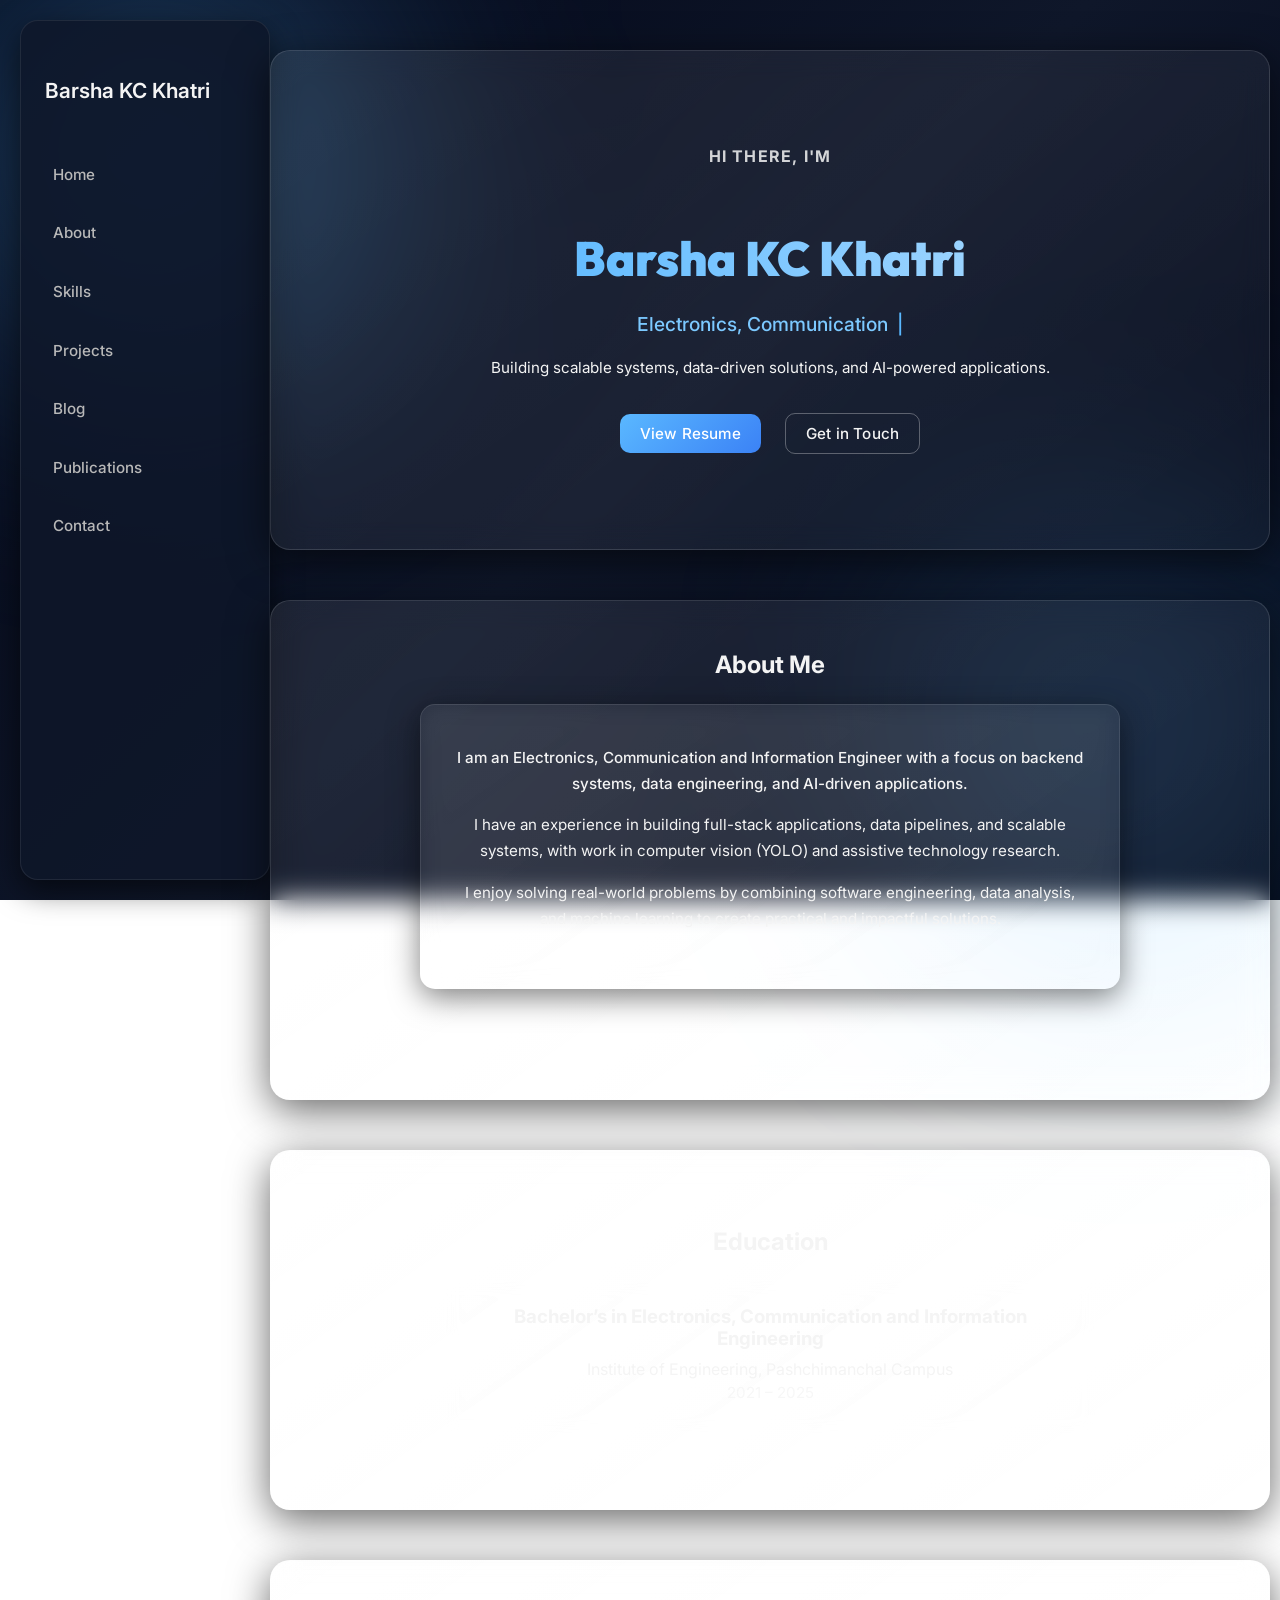
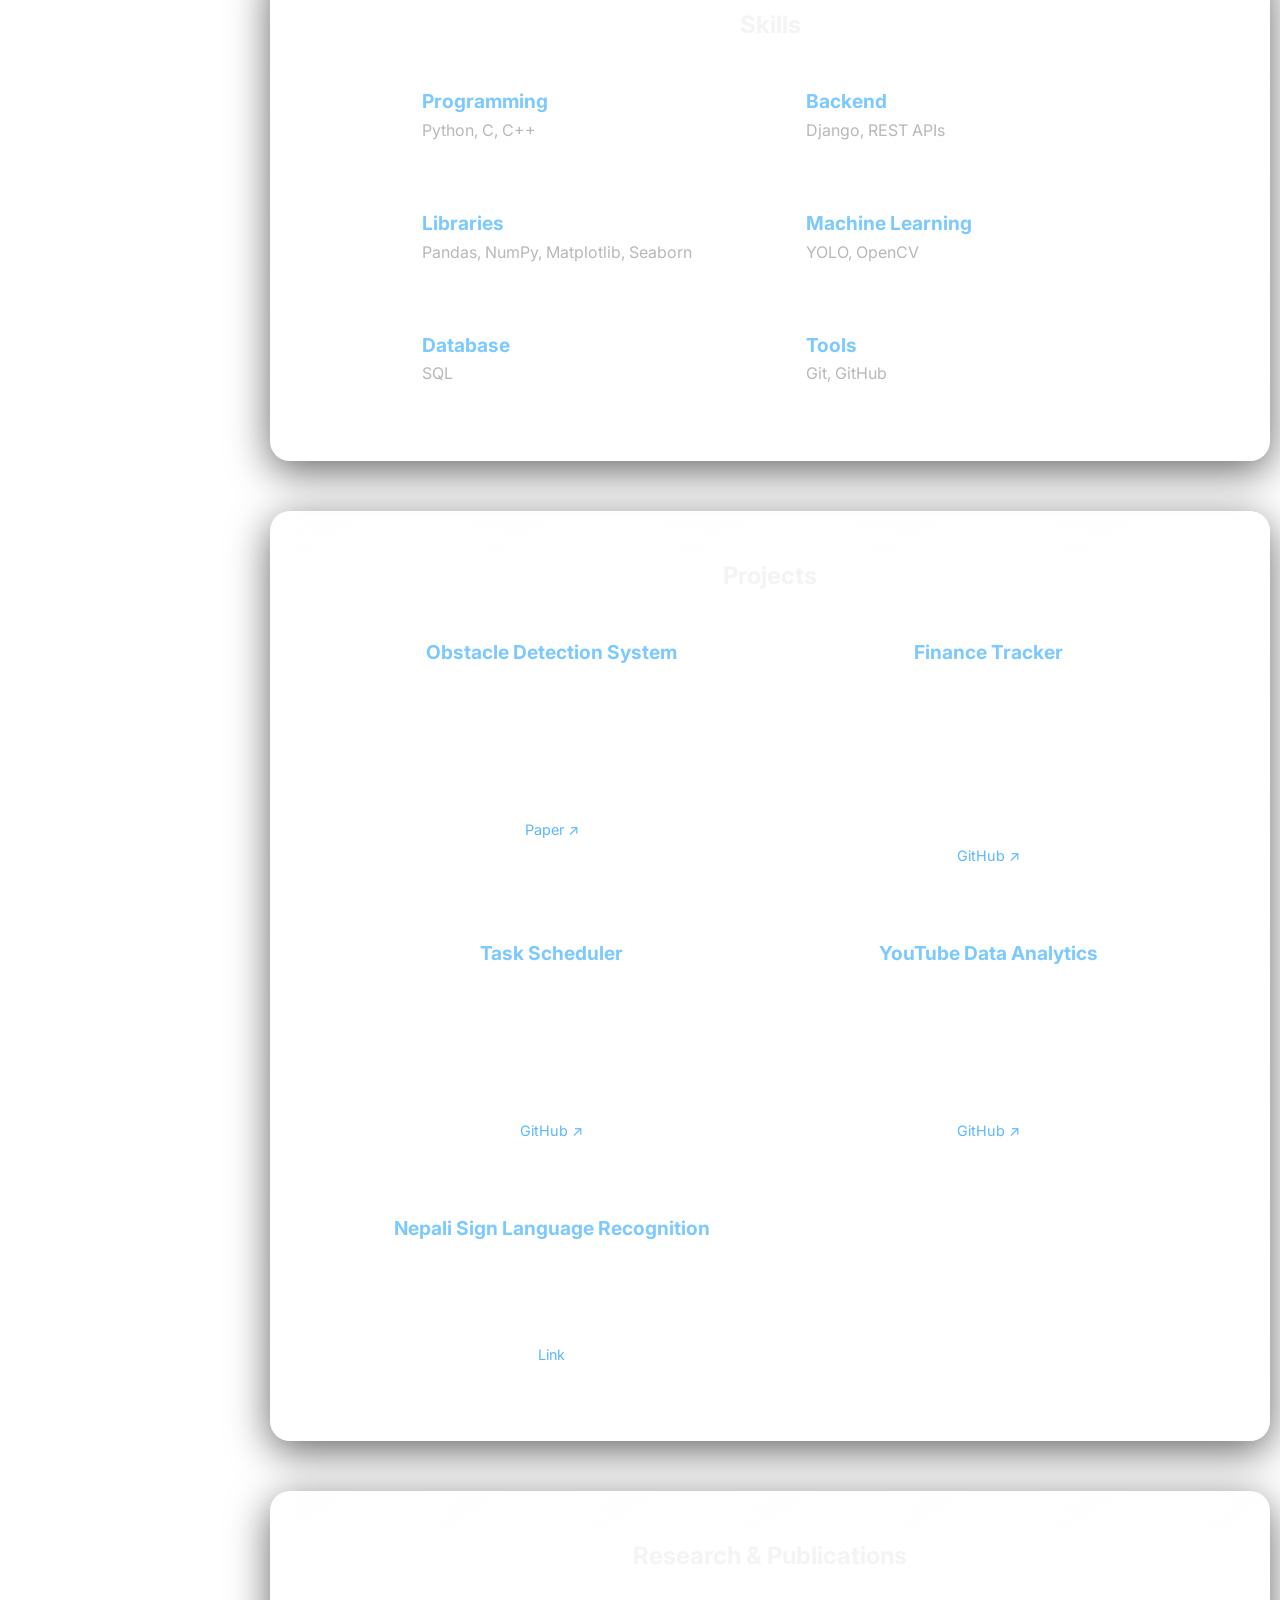
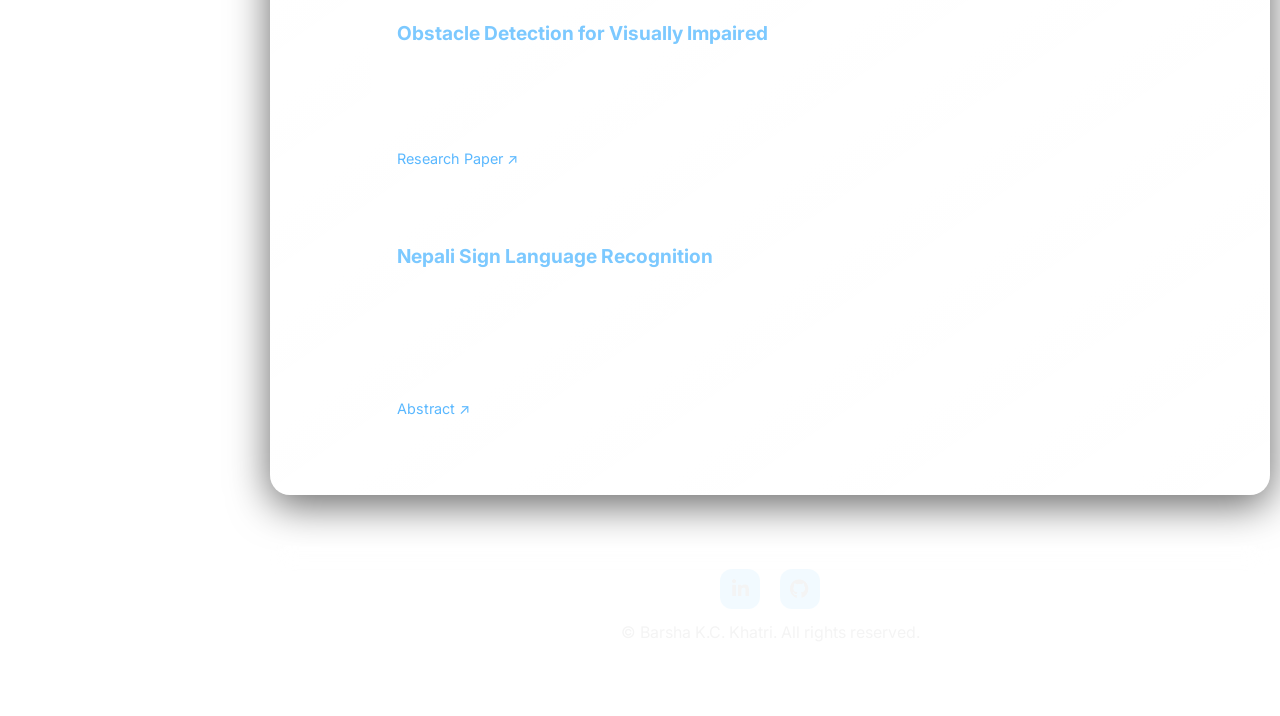
==== commit dd54425a: "Edit menu" ====
--- a/index.html
+++ b/index.html
@@ -67,16 +67,12 @@
         <div class="about-left">
           <div class="about-content">
             <p class="intro-text">
-              I am an Electronics, Communication and Information Engineering
-              graduate with a focus on backend systems, data engineering,
+              I am an Electronics, Communication and Information Engineer with a focus on backend systems, data engineering,
               and AI-driven applications.
             </p>
-
+ 
             <p class="about-text">
-              I have an experience building full-stack applications, designing
-              data pipelines, and developing scalable backend systems.My work also includes developing real-time computer vision systems
-              using YOLO models and contributing to research in assistive
-              technologies.
+              I have an experience in building full-stack applications, data pipelines, and scalable systems, with work in computer vision (YOLO) and assistive technology research.
             </p>
 
             <p class="about-text">
--- a/static/css/style.css
+++ b/static/css/style.css
@@ -619,11 +619,39 @@
   }
 
   #sidebar {
-    position: relative;
-    width: 100%;
-    height: auto;
+    position: fixed;
+    top: 0;
+    left: -100%;  
+    width: 70%;
+    height: 100vh;
     margin: 0;
     border-radius: 0;
+    background: rgba(15, 23, 42, 0.95);
+    transition: left 0.3s ease;
+    z-index: 1000;
+  }
+
+  body.sidebar-open #sidebar {
+    left: 0;
+  }
+
+  .sidebar-menu {
+    flex-direction: column;
+    padding: 1rem;
+  }
+
+  .menu-toggle {
+    display: block;
+    position: fixed;
+    top: 15px;
+    left: 15px;
+    z-index: 1100;
+    font-size: 22px;
+    background: rgba(0,0,0,0.6);
+    color: white;
+    border: none;
+    padding: 10px 14px;
+    border-radius: 8px;
   }
 
   section {
@@ -651,7 +679,6 @@
     font-size: 14px;
   }
 
-
   .btn {
     width: auto;
     padding: 10px 16px;
@@ -666,4 +693,8 @@
     text-align: left;
   }
 
+  #home {
+    margin-top: 40px;
+  }
+
 }
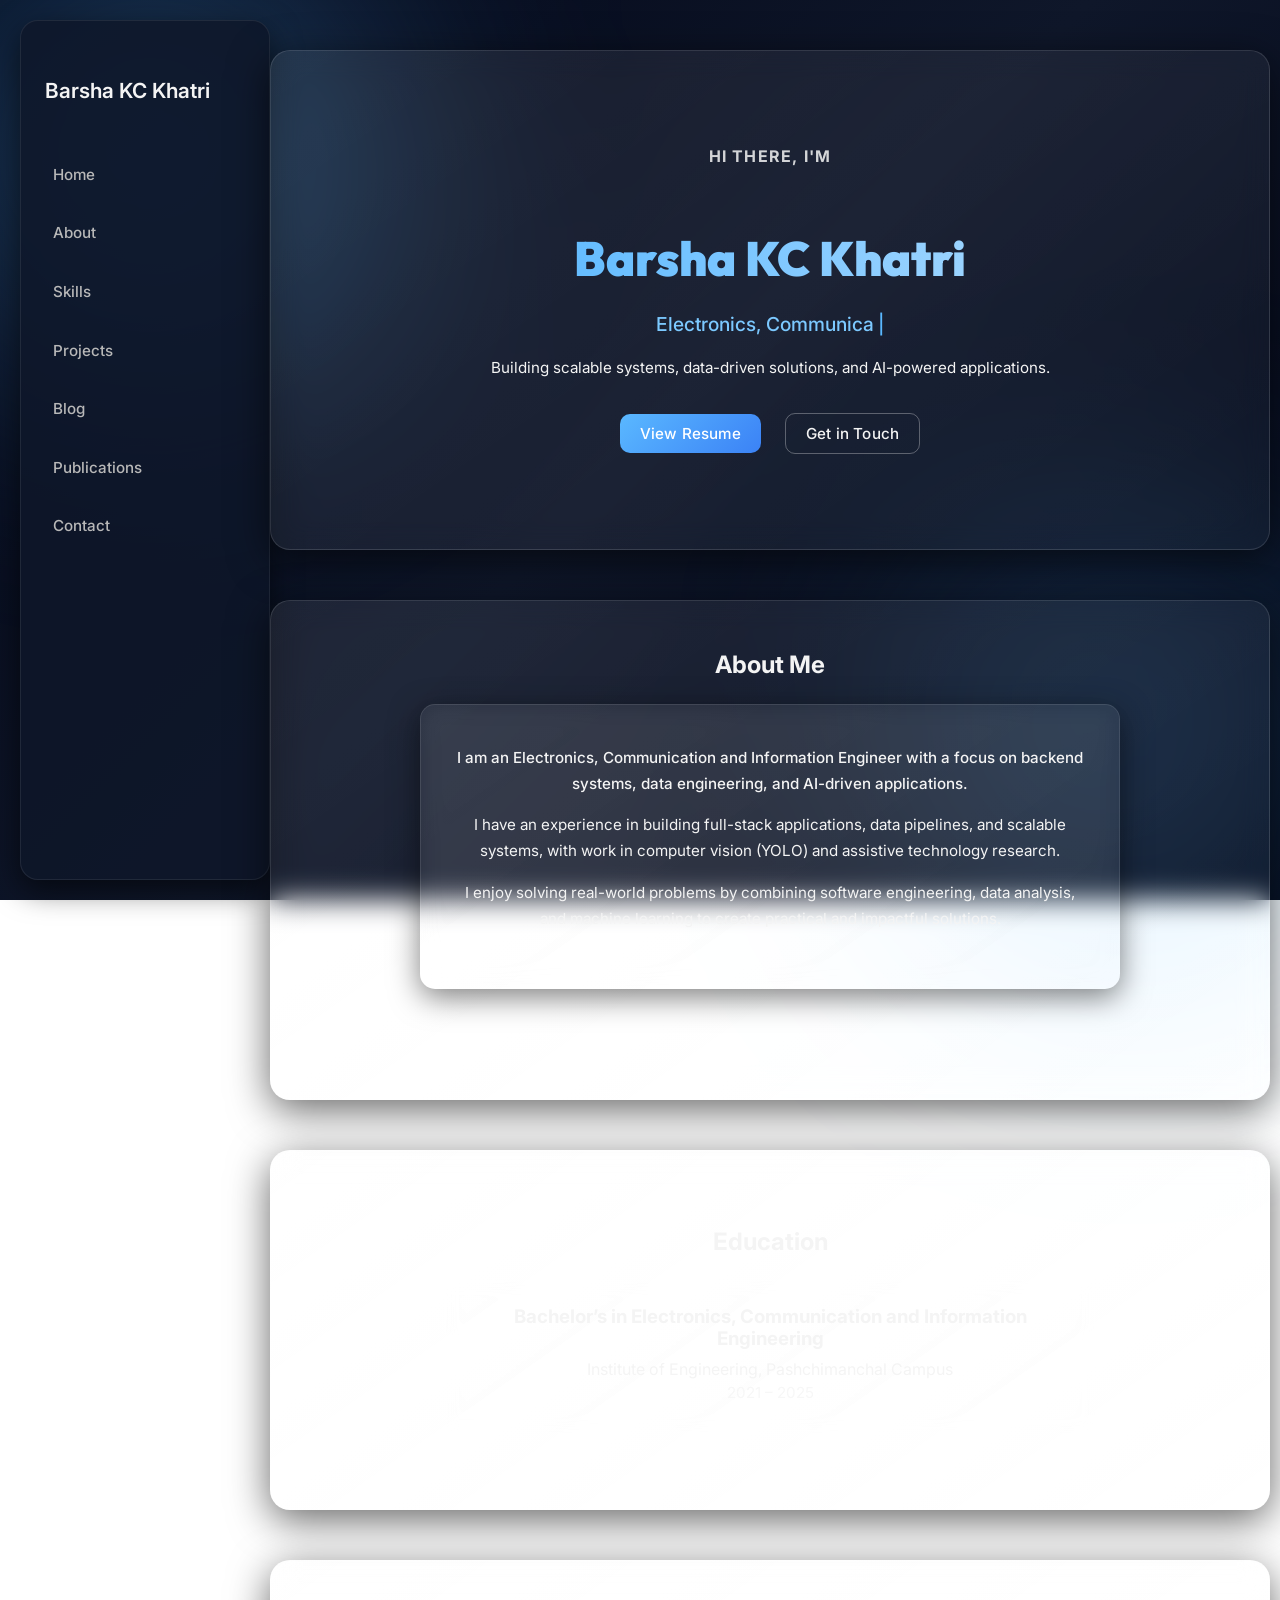
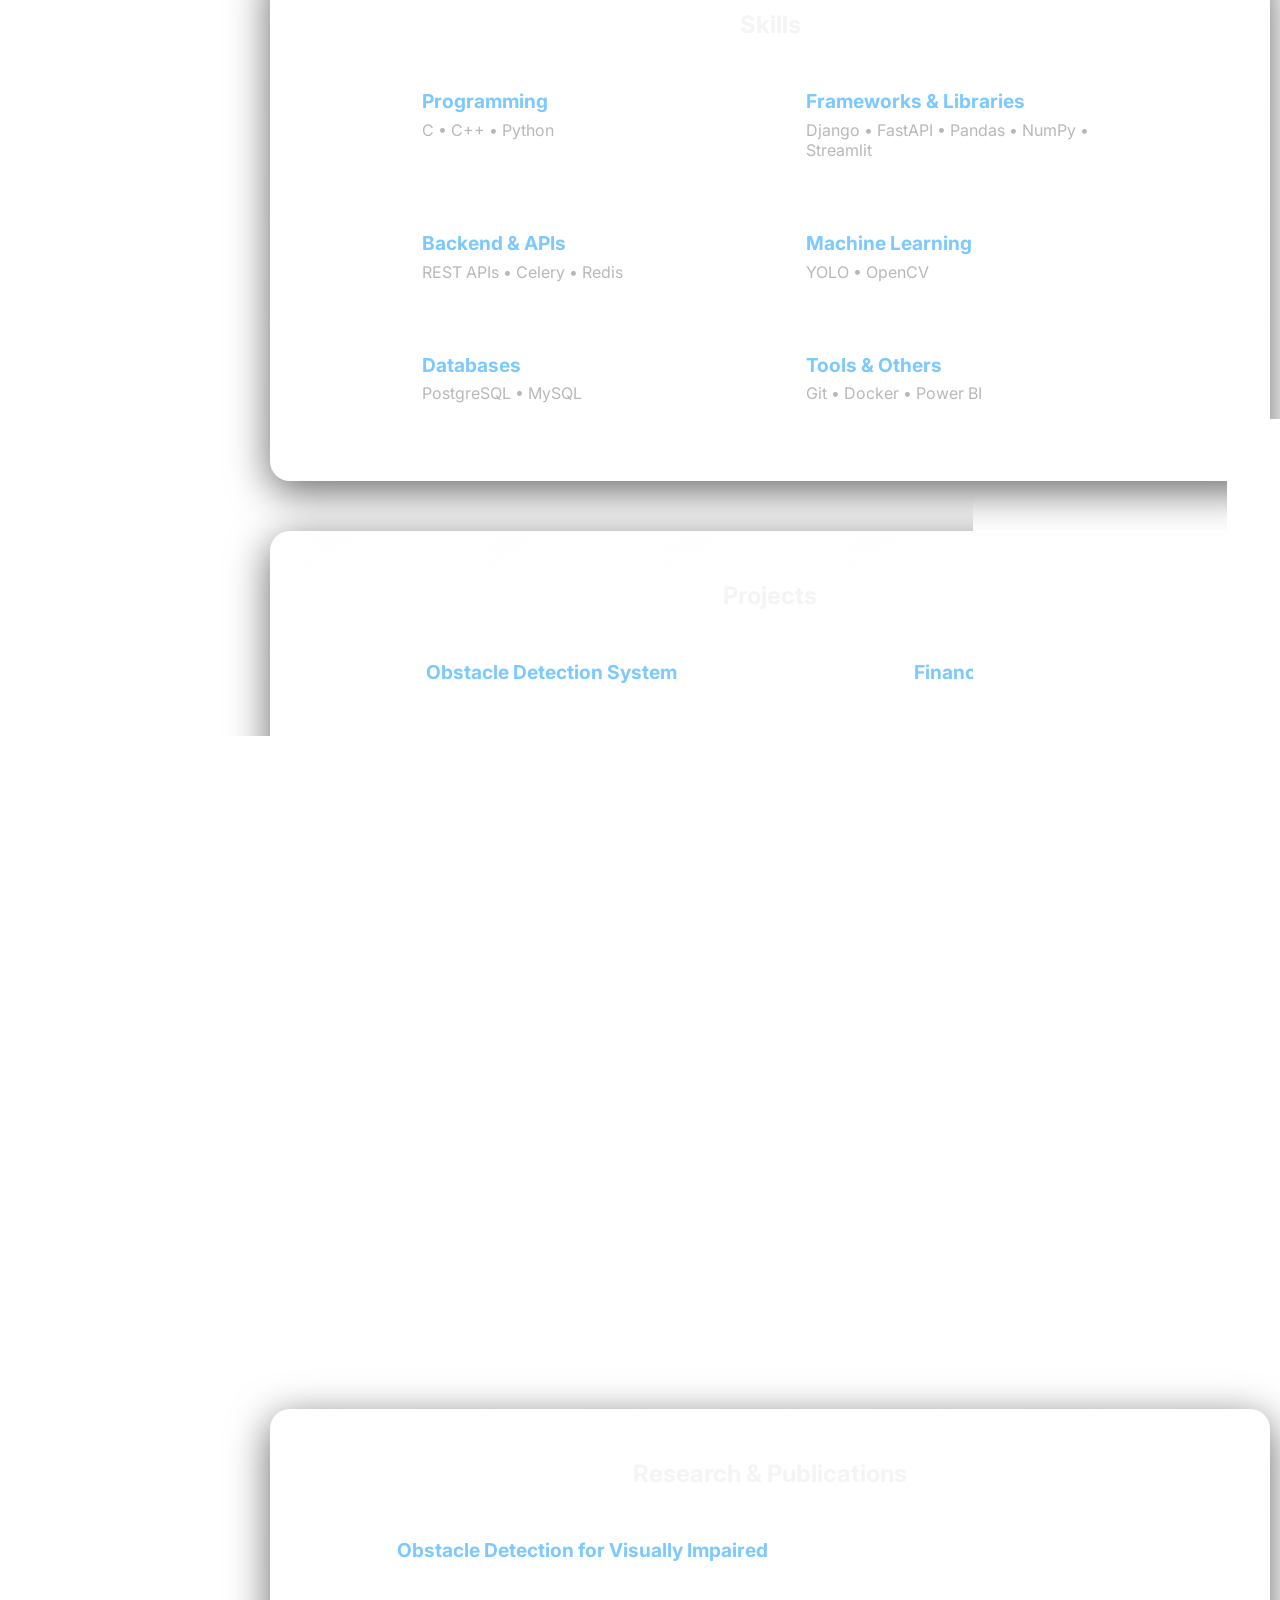
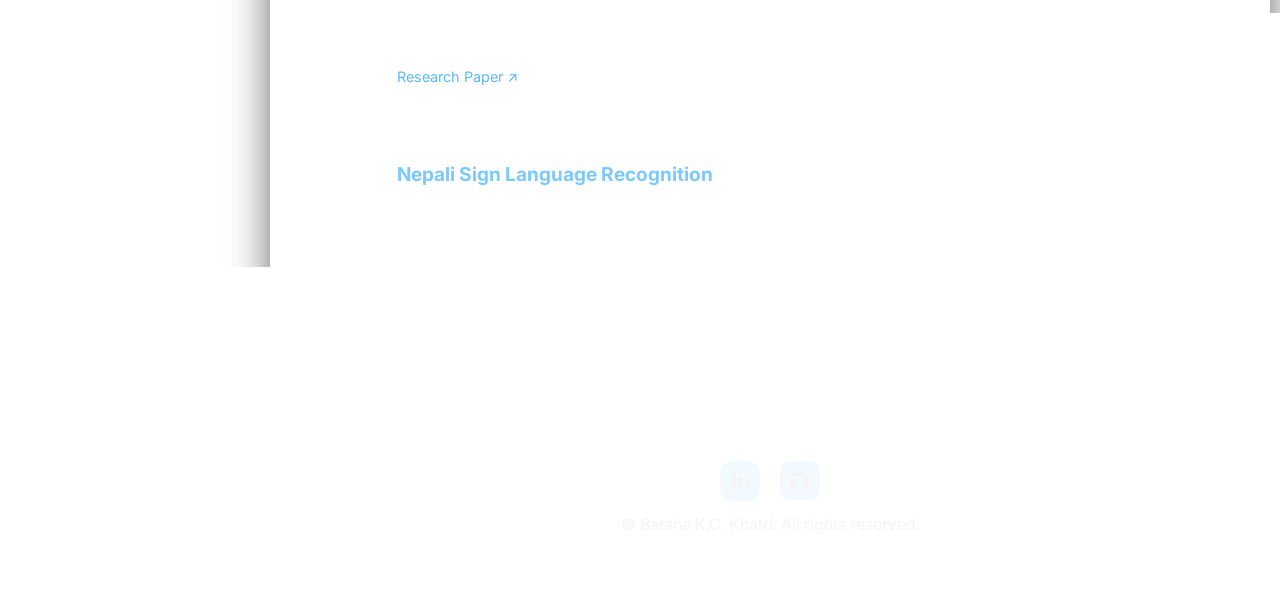
==== commit 738f2e4f: "Update html" ====
--- a/index.html
+++ b/index.html
@@ -96,40 +96,43 @@
     </section>
 
     <section id="skills">
-      <h1>Skills</h1>
-
-      <div class="skills-container">
-        <div class="skill-card">
-          <h3>Programming</h3>
-          <p>Python, C, C++</p>
-        </div>
-
-        <div class="skill-card">
-          <h3>Backend</h3>
-          <p>Django, REST APIs</p>
-        </div>
-
-        <div class="skill-card">
-          <h3>Libraries</h3>
-          <p>Pandas, NumPy, Matplotlib, Seaborn</p>
-        </div>
-
-        <div class="skill-card">
-          <h3>Machine Learning</h3>
-          <p>YOLO, OpenCV</p>
-        </div>
-
-        <div class="skill-card">
-          <h3>Database</h3>
-          <p>SQL</p>
-        </div>
-
-        <div class="skill-card">
-          <h3>Tools</h3>
-          <p>Git, GitHub</p>
-        </div>
-      </div>
-    </section>
+  <h1>Skills</h1>
+
+  <div class="skills-container">
+
+    <div class="skill-card">
+      <h3>Programming</h3>
+      <p>C • C++ • Python </p>
+    </div>
+
+    <div class="skill-card">
+      <h3>Frameworks & Libraries</h3>
+      <p>Django • FastAPI • Pandas • NumPy • Streamlit</p>
+    </div>
+
+    <div class="skill-card">
+      <h3>Backend & APIs</h3>
+      <p>REST APIs • Celery • Redis</p>
+    </div>
+
+    <div class="skill-card">
+      <h3>Machine Learning</h3>
+      <p>YOLO • OpenCV</p>
+    </div>
+
+    <div class="skill-card">
+      <h3>Databases</h3>
+      <p>PostgreSQL • MySQL</p>
+    </div>
+
+    <div class="skill-card">
+      <h3>Tools & Others</h3>
+      <p>Git • Docker • Power BI</p>
+    </div>
+
+  </div>
+</section>
+
 
     <section id="projects">
       <h1>Projects</h1>
@@ -138,9 +141,7 @@
         <div class="project-card">
           <h3>Obstacle Detection System</h3>
           <p>
-            An assistive system using AI and IoT to detect
-            real-time obstacles and provide audio and haptic feedback, enhancing
-            safety and mobility for visually impaired users.
+            AI + IoT system for real-time obstacle detection with audio and haptic feedback.
           </p>
           <p class="tools">
             Python, OpenCV, YOLOv3, Raspberry Pi
@@ -156,9 +157,7 @@
         <div class="project-card">
           <h3>Finance Tracker</h3>
           <p>
-            A Full-stack finance system with JWT authentication and
-            and real-time analytics dashboard for tracking transactions,
-            budgets, and financial KPIs.
+           Full-stack system for tracking transactions, budgets, and financial analytics.
           </p>
           <p class="tools">
             Django, DRF, React, PostgreSQL, Docker, Nginx, Chart.js
@@ -174,9 +173,7 @@
         <div class="project-card">
           <h3>Task Scheduler</h3>
           <p>
-            A task scheduling system with cron-based and interval jobs,
-            featuring Celery workers, JWT authentication, and a Streamlit
-            dashboard for real-time task monitoring.
+            Backend system for scheduling and managing tasks with real-time monitoring.
           </p>
           <p class="tools">
             FastAPI, Celery, Streamlit, Docker
@@ -192,9 +189,7 @@
         <div class="project-card">
           <h3>YouTube Data Analytics</h3>
           <p>
-            An automated data pipeline and dashboard to analyze
-            YouTube videos, uncovering trends in engagement and channel
-            performance using real-time data workflows.
+            Automated data pipeline and dashboard for analyzing video performance.
           </p>
           <p class="tools">Python, Airflow, PostgreSQL, DRF, Power BI</p>
           <a
@@ -224,7 +219,7 @@
           <h3>Obstacle Detection for Visually Impaired</h3>
           <p class="publication">IOE Graduate Conference (IOEGC-16), 2025</p>
           <p>
-            Developed a real-time obstacle detection system using YOLOv3 and
+            A real-time obstacle detection system using YOLOv3 and
             Raspberry Pi to assist visually impaired individuals with navigation
             through audio and haptic feedback.
           </p>
@@ -244,9 +239,8 @@
             Abstract No: 20P-MAC-ORAL-051 | Oral Presentation | p.
           </p>
           <p>
-            Developed a computer vision-based system for recognizing Nepali sign
-            language gestures using YOLO models; work presented and published as
-            a conference abstract.
+            A computer vision-based system for recognizing Nepali sign
+            language gestures using YOLO models.
           </p>
           <a
             href="https://drive.google.com/file/d/12Fbqu7wbd39QSV-VLtkGaTLTl-LRvzXY/view?usp=sharing"
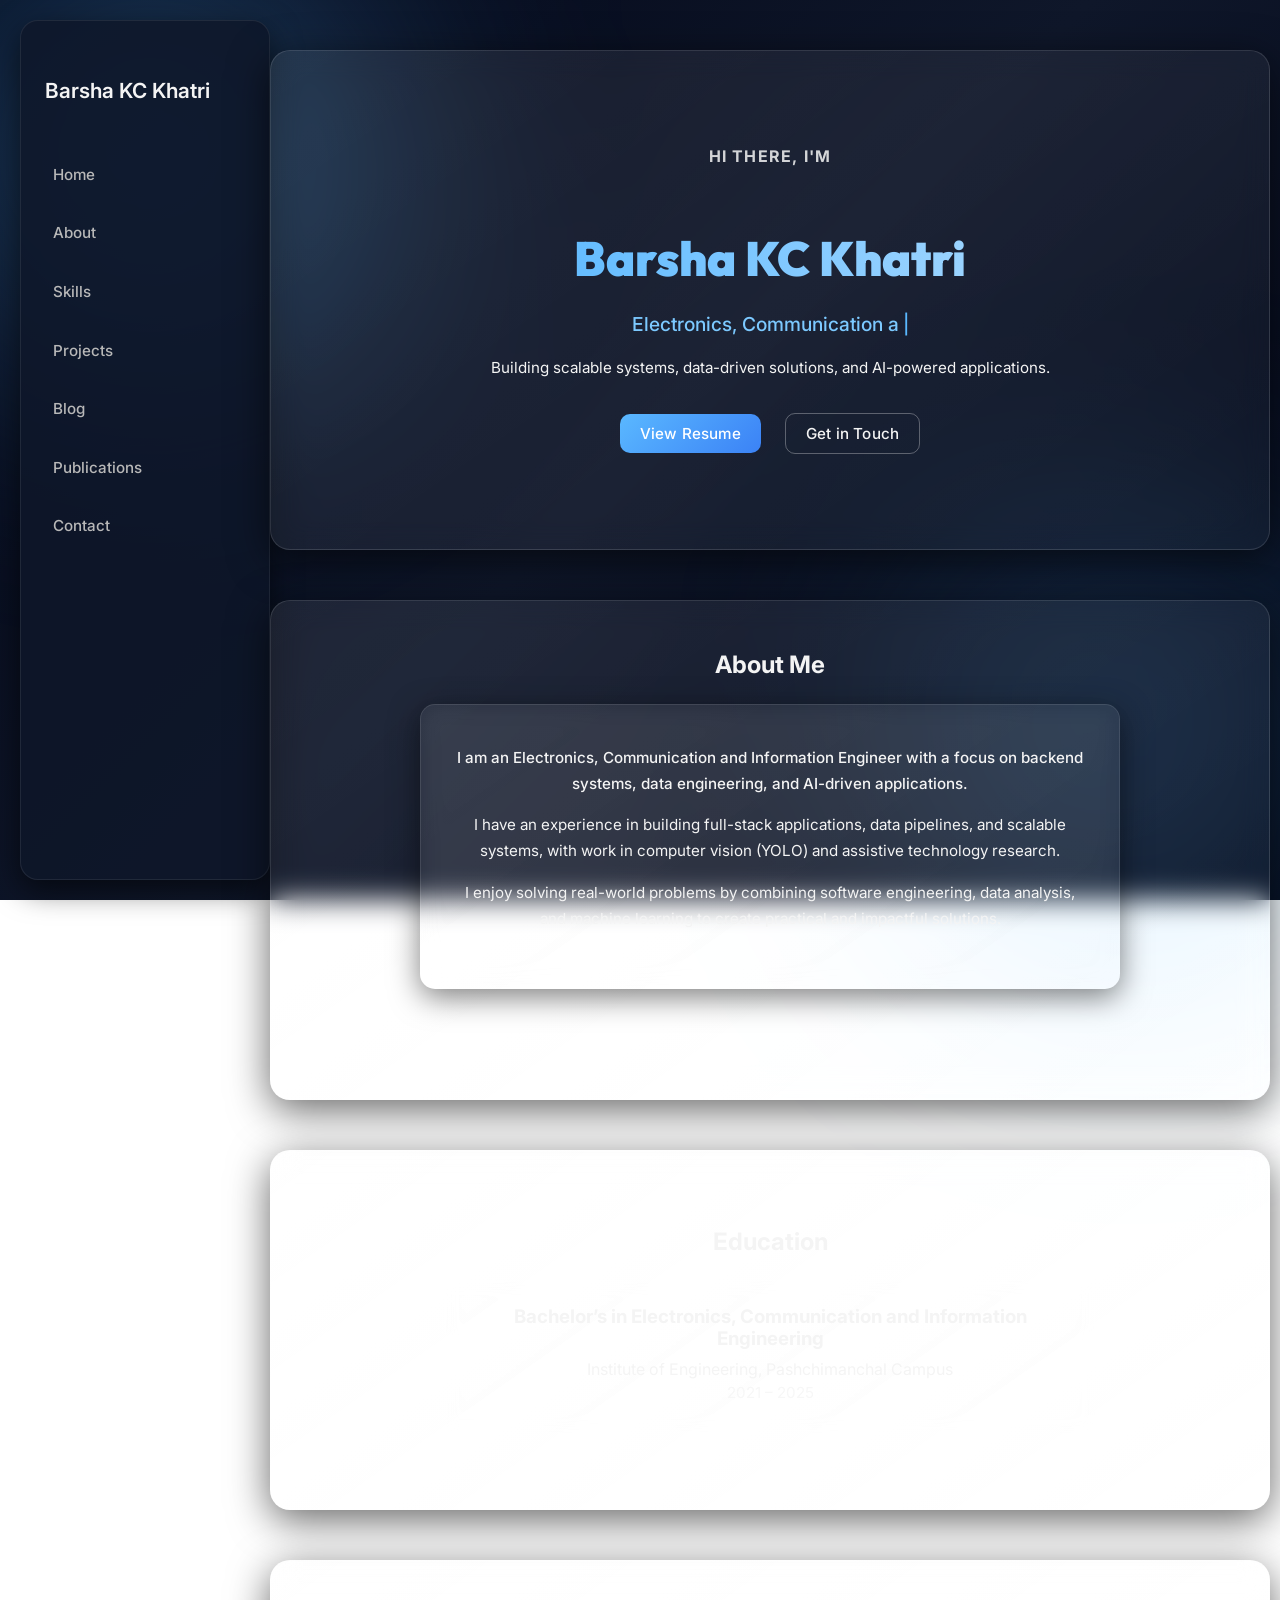
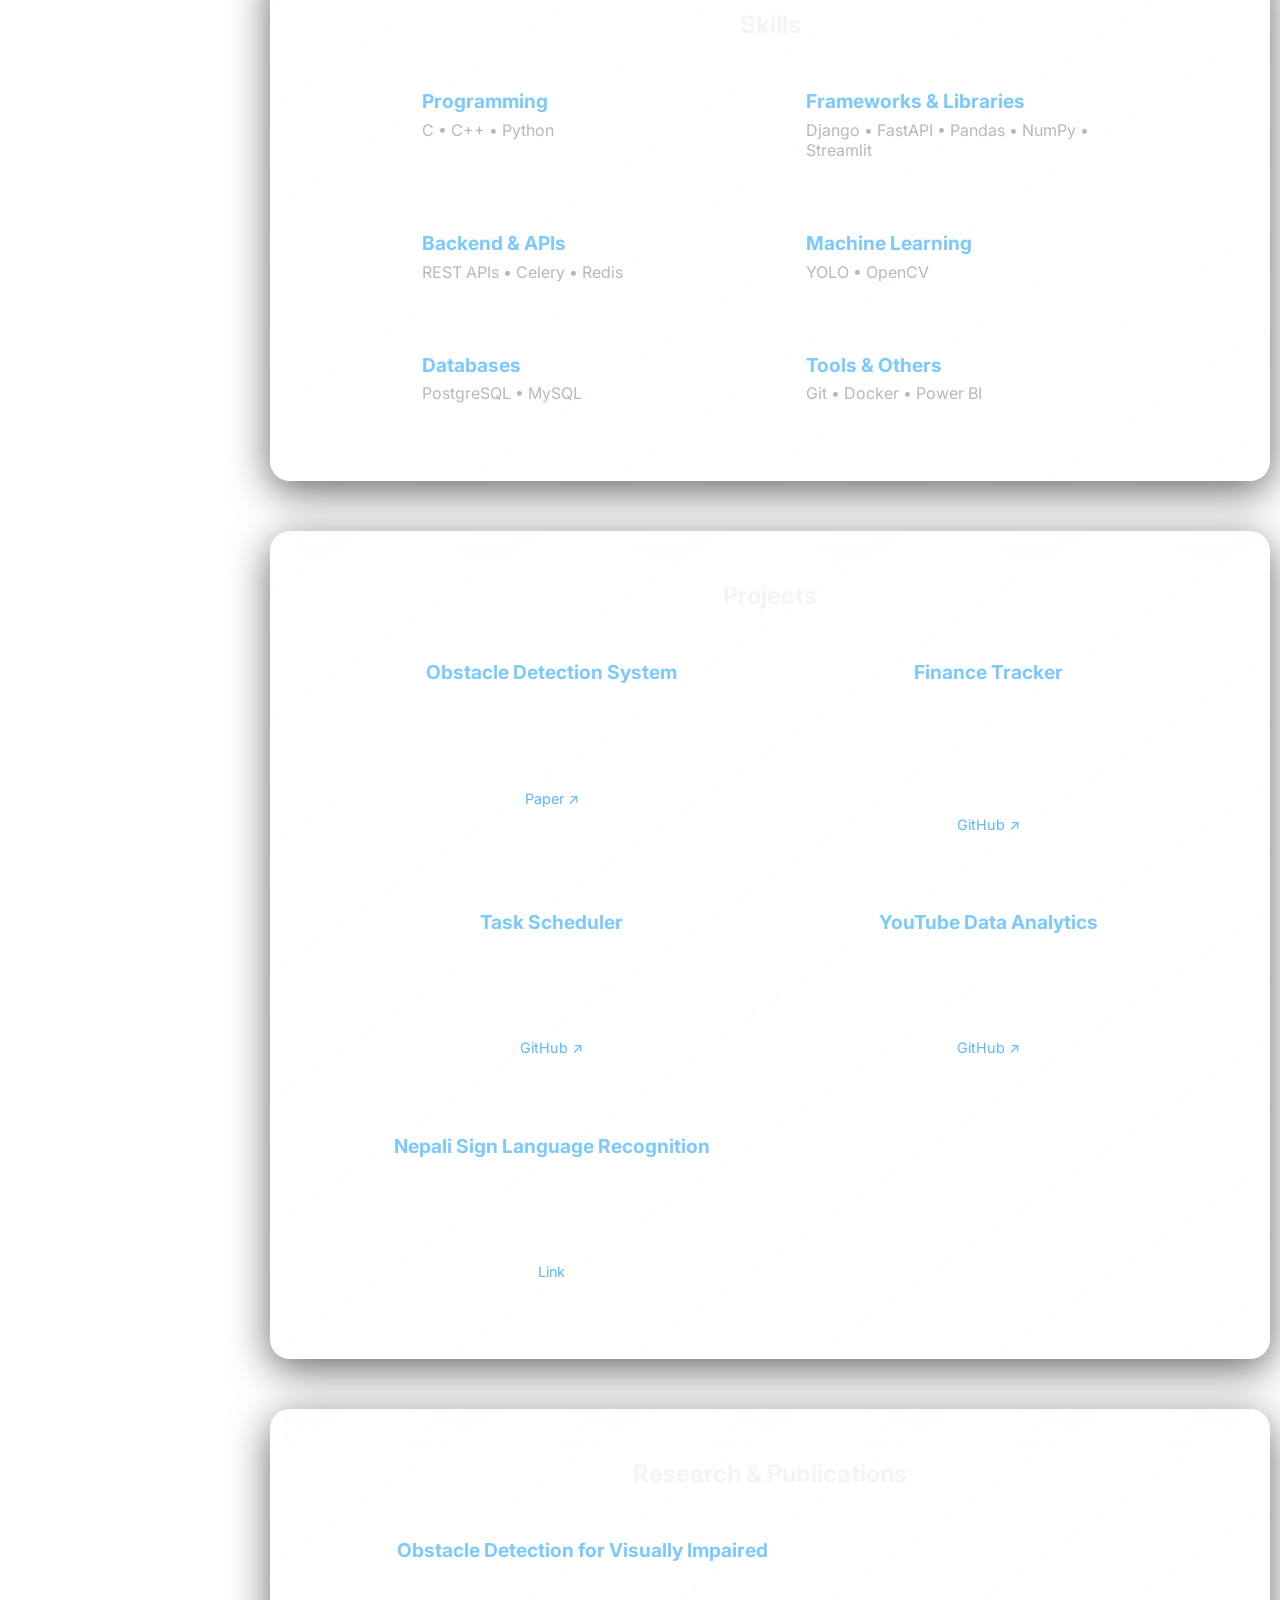
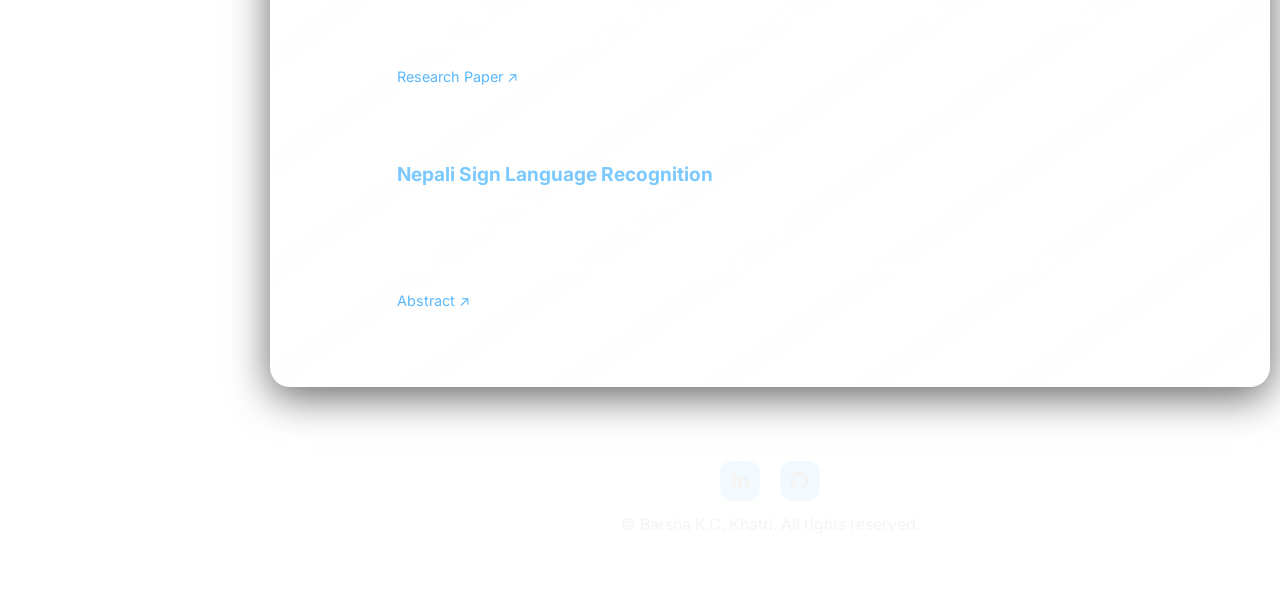
==== commit 70c6ee69: "Fix html" ====
--- a/index.html
+++ b/index.html
@@ -5,7 +5,7 @@
     <meta http-equiv="X-UA-Compatible" content="IE=edge" />
     <title>Barsha KC Khatri</title>
     <meta name="viewport" content="width=device-width, initial-scale=1" />
-    <script src="static/js/main.js"></script>
+    <script src="static/js/main.js" defer></script>
     <link rel="stylesheet" href="static/css/style.css" />
     <link
       rel="stylesheet"
--- a/static/css/style.css
+++ b/static/css/style.css
@@ -305,41 +305,10 @@
   text-align: center;
 }
 
-@media (max-width: 768px) {
-  #home {
-    flex-direction: column;
-  }
-
-  .home-content h1 {
-    font-size: 28px;
-  }
-}
 section {
   padding: 50px 20px;
 }
-.sidebar {
-  width: 250px;
-  position: fixed;
-  height: 100%;
-}
-
-@media (max-width: 768px) {
-  .sidebar {
-    position: relative;
-    width: 100%;
-    height: auto;
-  }
-
-  .sidebar-menu {
-    display: flex;
-    flex-wrap: wrap;
-    justify-content: center;
-  }
-
-  .sidebar-menu li {
-    margin: 5px 10px;
-  }
-}
+
 
 
 #about h1, #skills h1, #projects h1, #research h1,#education h1 {
@@ -611,6 +580,20 @@
 .menu-toggle {
   display: none;
 }
+body.sidebar-open::after {
+  content: "";
+  position: fixed;
+  top: 0;
+  left: 0;
+  width: 100%;
+  height: 100%;
+  background: rgba(0,0,0,0.5);
+  z-index: 900;
+}
+body.sidebar-open {
+  overflow: hidden;
+}
+
 
 @media (max-width: 768px) {
 
@@ -619,82 +602,33 @@
   }
 
   #sidebar {
-    position: fixed;
-    top: 0;
-    left: -100%;  
-    width: 70%;
-    height: 100vh;
-    margin: 0;
-    border-radius: 0;
-    background: rgba(15, 23, 42, 0.95);
-    transition: left 0.3s ease;
+    position: fixed !important;
+
+    top: 0 !important;
+    left: -100vw !important;
+
+    width: 260px !important;
+    height: 100vh !important;
+
+    margin: 0 !important;         
+    padding: 2rem 1rem !important;
+
+    border-radius: 0 !important;
+
+    background: rgba(15, 23, 42, 0.95) !important;
+
+    overflow-y: auto !important;
+
+    transition: left 0.3s ease !important;
     z-index: 1000;
   }
 
   body.sidebar-open #sidebar {
-    left: 0;
-  }
-
-  .sidebar-menu {
-    flex-direction: column;
-    padding: 1rem;
+    left: 0 !important;
   }
 
   .menu-toggle {
     display: block;
-    position: fixed;
-    top: 15px;
-    left: 15px;
-    z-index: 1100;
-    font-size: 22px;
-    background: rgba(0,0,0,0.6);
-    color: white;
-    border: none;
-    padding: 10px 14px;
-    border-radius: 8px;
   }
 
-  section {
-    width: 95%;
-    max-width: 100%;
-    margin: 20px auto;
-    padding: 20px;
-  }
-
-  #typewriter {
-    min-width: unset;
-    width: auto;
-  }
-
-  .skills-container,
-  .projects-container {
-    grid-template-columns: repeat(auto-fit, minmax(200px, 1fr));
-  }
-
-  h1 {
-    font-size: 28px;
-  }
-
-  p {
-    font-size: 14px;
-  }
-
-  .btn {
-    width: auto;
-    padding: 10px 16px;
-  }
-
-  .btn-group {
-    flex-wrap: wrap;
-    gap: 10px;
-  }
-
-  .about-content {
-    text-align: left;
-  }
-
-  #home {
-    margin-top: 40px;
-  }
-
-}+}
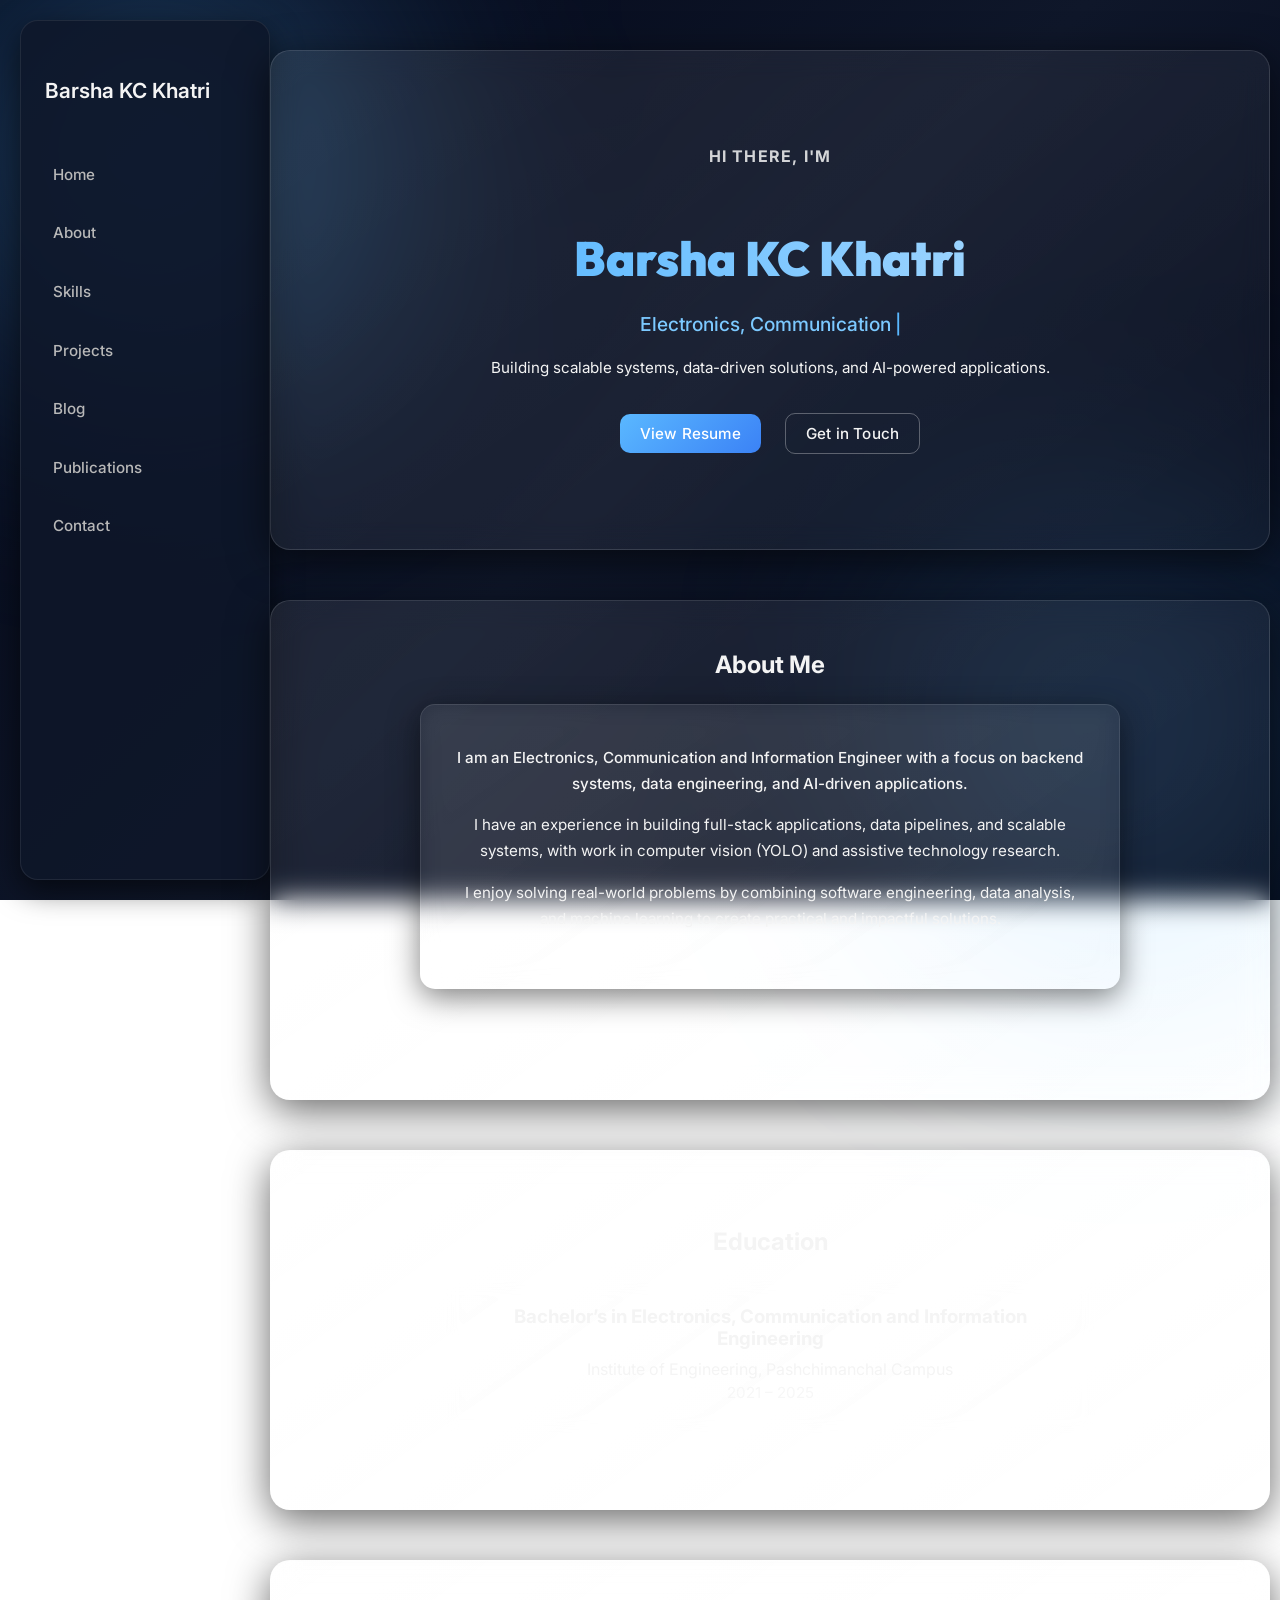
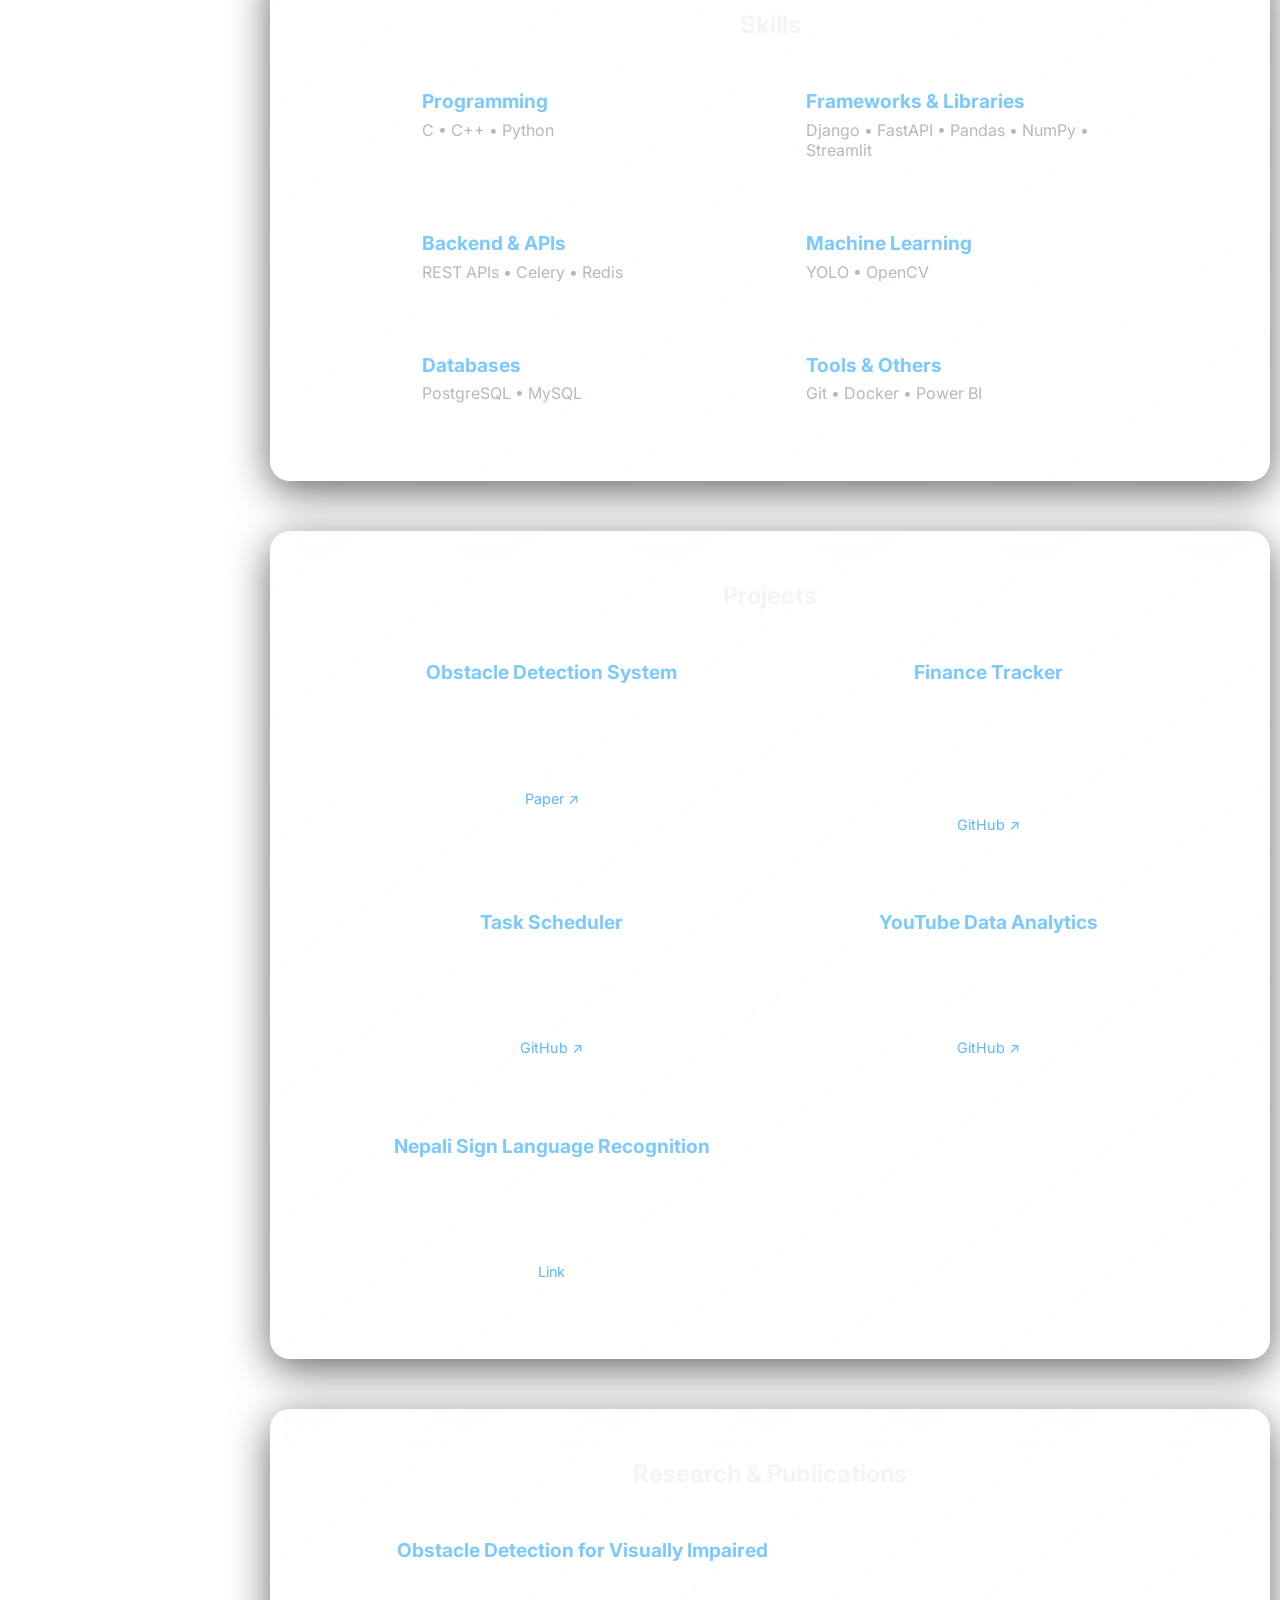
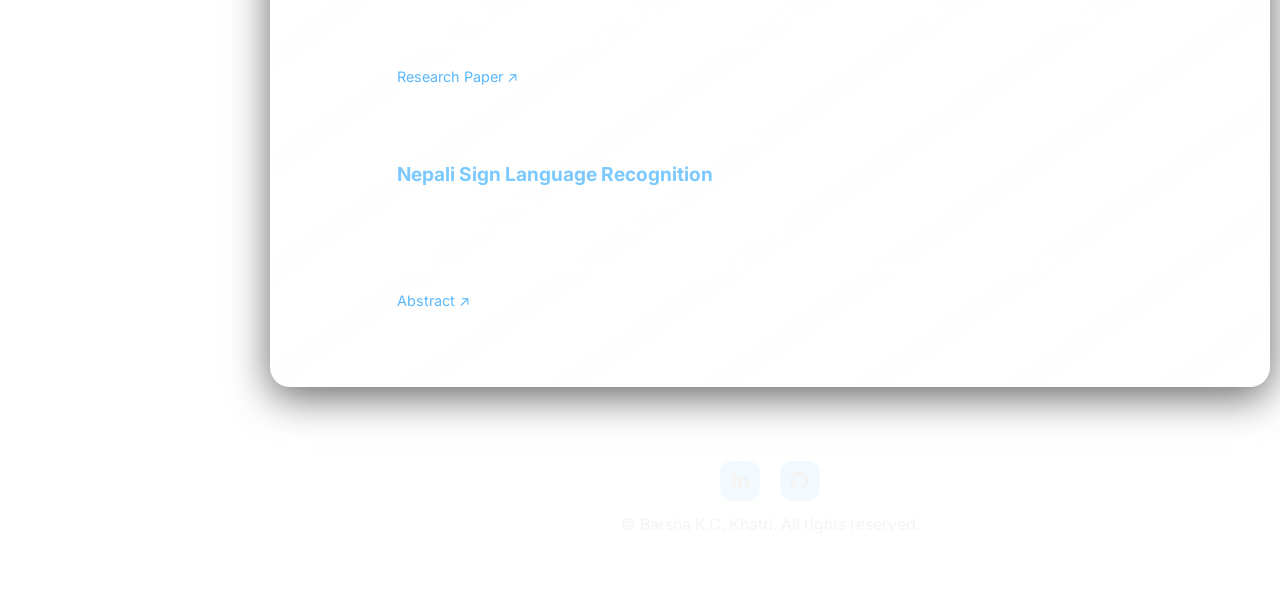
==== commit c405b6b7: "Update app.js" ====
--- a/index.html
+++ b/index.html
@@ -5,7 +5,7 @@
     <meta http-equiv="X-UA-Compatible" content="IE=edge" />
     <title>Barsha KC Khatri</title>
     <meta name="viewport" content="width=device-width, initial-scale=1" />
-    <script src="static/js/main.js" defer></script>
+    <script src="static/js/app.js" defer></script>
     <link rel="stylesheet" href="static/css/style.css" />
     <link
       rel="stylesheet"
--- a/static/css/style.css
+++ b/static/css/style.css
@@ -54,17 +54,12 @@
     height: calc(100vh - 40px);
     margin: 20px;
     padding: 2rem 0;
-
     border-radius: 18px;
-
     background: rgba(15, 23, 42, 0.85);
-
     border: 1px solid rgba(255,255,255,0.08);
-
-    box-shadow: 
-        0 10px 30px rgba(0,0,0,0.6);
-
+    box-shadow: 0 10px 30px rgba(0,0,0,0.6);
     overflow-y: auto;
+    transition: left 0.3s ease;
 }
 
 .sidebar-menu {
@@ -72,7 +67,6 @@
     display: flex;
     flex-direction: column;
     gap: 6px;
-
 }
 
 .sidebar-menu li {
@@ -83,15 +77,11 @@
 .sidebar-menu a {
     display: block;
     padding: 0.8rem 1.5rem;
-
     color: var(--text-secondary);
     text-decoration: none;
-
     border-radius: 8px;
-
     font-size: 0.95rem;
     font-weight: 500;
-
     transition: all 0.2s ease;
 }
 
@@ -111,8 +101,8 @@
     align-items: center;
     padding: 1.5rem;
     margin-bottom: 1.5rem;
-
-}
+}
+
 .sidebar-header h2 {
     font-size: 1.3rem;
     font-weight: 600;
@@ -126,26 +116,16 @@
     padding: 2.5rem 2rem;
     border-radius: 20px;
     min-height: 360px;
-
-    background: linear-gradient(
-        145deg,
-        rgba(255,255,255,0.08),
-        rgba(255,255,255,0.03)
-    );
+    background: linear-gradient(145deg, rgba(255,255,255,0.08), rgba(255,255,255,0.03));
     backdrop-filter: blur(14px);
-
     border: 1px solid rgba(255,255,255,0.12);
-
     box-shadow: 0 10px 40px rgba(0,0,0,0.6);
-
     transition: 0.3s ease;
 }
 
 section:hover {
     transform: translateY(-8px);
-    box-shadow: 
-        0 20px 60px rgba(0,0,0,0.7),
-        0 0 30px rgba(90,184,255,0.15);
+    box-shadow: 0 20px 60px rgba(0,0,0,0.7), 0 0 30px rgba(90,184,255,0.15);
 }
 
 #home, #about, #skills, #projects, #research {
@@ -158,11 +138,11 @@
     font-size: 3rem;
     font-family: 'Outfit', sans-serif;
     font-weight: 900;
-
     background: linear-gradient(90deg, #5ab8ff, #a5d8ff);
     -webkit-background-clip: text;
     -webkit-text-fill-color: transparent;
 }
+
 #home h4 {
     font-size: 1.2rem;
     font-weight: 500;
@@ -174,17 +154,16 @@
     margin: 0 auto;
     display: flex;
     flex-direction: column;
-    gap: 0.9rem; 
+    gap: 0.9rem;
 }
 
 .home-left h6 {
     font-family: 'Inter', sans-serif;
     letter-spacing: 1.2px;
     text-transform: uppercase;
-    min-height:70px;
+    min-height: 70px;
     font-size: 1rem;
     opacity: 0.85;
-
 }
 
 .home-left h1 {
@@ -198,15 +177,13 @@
 .subtitle {
     margin-bottom: 1.2rem;
 }
+
 #typewriter {
-    font-size: 1.2rem;       
+    font-size: 1.2rem;
     font-weight: 500;
-
-    color: #7cc9ff;           
-    
+    color: #7cc9ff;
     display: inline-block;
-    min-width: 320px;     
-
+    min-width: 320px;
     text-align: center;
 }
 
@@ -214,9 +191,9 @@
     content: "|";
     margin-left: 4px;
     color: var(--accent);
-
     animation: blink 0.8s infinite;
 }
+
 @keyframes blink {
     0%, 100% { opacity: 1; }
     50% { opacity: 0; }
@@ -232,26 +209,21 @@
     font-family: 'Inter', sans-serif;
     font-size: 0.95rem;
     font-weight: 500;
-    letter-spacing: 0.2px;   
-    
-
+    letter-spacing: 0.2px;
     padding: 10px 20px;
     border-radius: 10px;
-
     border: none;
     cursor: pointer;
-
     background: linear-gradient(135deg, #5ab8ff, #3b82f6);
     color: #fff;
-
     transition: all 0.25s ease;
 }
 
 .btn.secondary {
     background: transparent;
     color: var(--text);
-    border: 1.5px solid rgba(255,255,255,0.3); 
-    text-decoration: None
+    border: 1.5px solid rgba(255,255,255,0.3);
+    text-decoration: none;
 }
 
 .subtitle {
@@ -263,11 +235,12 @@
     box-shadow: 0 0 35px rgba(90,184,255,0.7);
     transform: translateY(-2px);
 }
+
 .btn-group {
     display: flex;
     justify-content: center;
-    align-items: center;  
-    gap: 1.5rem
+    align-items: center;
+    gap: 1.5rem;
 }
 
 .about-container,
@@ -275,64 +248,65 @@
 .projects-item {
     background: rgba(255,255,255,0.05);
     backdrop-filter: blur(12px);
-
     border-radius: 15px;
     border: 1px solid rgba(255,255,255,0.1);
-
     box-shadow: 0 8px 30px rgba(0,0,0,0.5);
     transition: 0.3s;
 }
 
 .about-container {
-    max-width: 700px;      
-    margin: 0 auto;        
-    padding: 2.5rem 2rem; 
+    max-width: 700px;
+    margin: 0 auto;
+    padding: 2.5rem 2rem;
     min-height: 260px;
-    display:flex;
-    gap:20px;
-    border-radius:15px;
-}
+    display: flex;
+    gap: 20px;
+    border-radius: 15px;
+}
+
 .skills-container,
 .projects-container,
 .research-container {
-  display: grid;
-  grid-template-columns: repeat(auto-fit, minmax(250px, 1fr));
-}
+    display: grid;
+    grid-template-columns: repeat(auto-fit, minmax(250px, 1fr));
+}
+
 #home {
-  display: flex;
-  align-items: center;
-  justify-content: center;
-  text-align: center;
+    display: flex;
+    align-items: center;
+    justify-content: center;
+    text-align: center;
 }
 
 section {
-  padding: 50px 20px;
-}
-
-
-
-#about h1, #skills h1, #projects h1, #research h1,#education h1 {
+    padding: 50px 20px;
+}
+
+#about h1, #skills h1, #projects h1, #research h1, #education h1 {
     margin-bottom: 1.5rem;
 }
 
 .about-content h2 {
     margin-bottom: 0.5rem;
 }
+
 .intro-text {
     font-size: 1.15rem;
     font-weight: 500;
 }
 
 .about-content {
-    max-width:100%;
-}
+    max-width: 100%;
+}
+
 .about-content p {
     font-size: 0.95rem;
     line-height: 1.7;
     margin-bottom: 1rem;
 }
+
 #education {
-    padding:4rem 0;
+    padding: 4rem 0;
     display: flex;
     flex-direction: column;
     justify-content: center;
@@ -345,11 +319,9 @@
     max-width: 650px;
     padding: 1.5rem 2rem;
     border-radius: 10px;
-
-    background: rgba(255, 255, 255, 0.05);   
+    background: rgba(255, 255, 255, 0.05);
     backdrop-filter: blur(8px);
-
-    border: 1px solid rgba(255,255,255,0.08);  
+    border: 1px solid rgba(255,255,255,0.08);
 }
 
 .education-content h3 {
@@ -364,24 +336,22 @@
     opacity: 0.75;
     font-size: 0.95rem;
 }
+
 .education-content:hover {
     transform: translateY(-3px);
     transition: 0.3s ease;
 }
 
-
 .cta-container {
     display: flex;
-    justify-content: center; 
+    justify-content: center;
     margin-top: 1.2rem;
 }
 
 .projects-item:hover,
 .skills-box:hover {
     transform: translateY(-4px);
-    box-shadow: 
-        0 20px 50px rgba(0,0,0,0.7),
-        0 0 25px rgba(90,184,255,0.2);
+    box-shadow: 0 20px 50px rgba(0,0,0,0.7), 0 0 25px rgba(90,184,255,0.2);
 }
 
 .skills-container {
@@ -395,10 +365,8 @@
 .skill-card {
     background: rgba(255,255,255,0.05);
     padding: 1.6rem;
-
     border-radius: 12px;
     border: 1px solid rgba(255,255,255,0.1);
-
     text-align: left;
     transition: 0.3s;
 }
@@ -414,7 +382,7 @@
     color: var(--text-secondary);
 }
 
-.projects-container{
+.projects-container {
     display: grid;
     grid-template-columns: repeat(2, 1fr);
     gap: 1.5rem;
@@ -425,10 +393,8 @@
 .project-card {
     background: rgba(255,255,255,0.06);
     padding: 1.6rem;
-
     border-radius: 14px;
     border: 1px solid rgba(255,255,255,0.1);
-
     transition: 0.3s;
 }
 
@@ -438,7 +404,7 @@
     color: #7cc9ff;
 }
 
-.project-card p{
+.project-card p {
     font-size: 1rem;
     line-height: 1.6;
     color: rgba(255,255,255,0.85);
@@ -453,7 +419,6 @@
 .project-link {
     display: inline-block;
     margin-top: 0.8rem;
-
     font-size: 0.9rem;
     color: var(--accent);
     text-decoration: none;
@@ -471,7 +436,7 @@
 
 .research-container {
     display: grid;
-    grid-template-columns: 1fr;   
+    grid-template-columns: 1fr;
     gap: 1.5rem;
     max-width: 800px;
     margin: 0 auto;
@@ -480,10 +445,8 @@
 .research-card {
     background: rgba(255,255,255,0.06);
     padding: 1.6rem;
-
     border-radius: 14px;
     border: 1px solid rgba(255,255,255,0.1);
-
     text-align: left;
     transition: 0.3s;
 }
@@ -509,7 +472,6 @@
 .research-link {
     display: inline-block;
     margin-top: 0.8rem;
-
     font-size: 0.9rem;
     color: var(--accent);
     text-decoration: none;
@@ -528,12 +490,9 @@
     margin: 50px auto;
     max-width: 1000px;
     padding: 1.5rem 0;
-
     background: transparent;
     backdrop-filter: blur(12px);
-
     text-align: center;
-
     box-shadow: none;
 }
 
@@ -554,17 +513,12 @@
     display: flex;
     align-items: center;
     justify-content: center;
-
     width: 40px;
     height: 40px;
-
     border-radius: 12px;
-
     background: rgba(90,184,255,0.08);
     color: var(--text);
-
     font-size: 1.2rem;
-
     transition: 0.25s ease;
 }
 
@@ -577,58 +531,63 @@
 h1, h2, h3 {
     line-height: 1.2;
 }
+
 .menu-toggle {
-  display: none;
-}
+    display: none;
+    position: fixed;
+    top: 16px;
+    left: 16px;
+    z-index: 1100;
+    background: rgba(15, 23, 42, 0.9);
+    color: #f4f4f4;
+    border: 1px solid rgba(255, 255, 255, 0.15);
+    border-radius: 8px;
+    padding: 8px 13px;
+    font-size: 1.3rem;
+    cursor: pointer;
+}
+
 body.sidebar-open::after {
-  content: "";
-  position: fixed;
-  top: 0;
-  left: 0;
-  width: 100%;
-  height: 100%;
-  background: rgba(0,0,0,0.5);
-  z-index: 900;
-}
+    content: "";
+    position: fixed;
+    top: 0;
+    left: 0;
+    width: 100% !important;
+    height: 100% !important;
+    border-radius: 0 !important;
+    filter: none !important;
+    background: rgba(0, 0, 0, 0.5);
+    z-index: 900;
+}
+
 body.sidebar-open {
-  overflow: hidden;
+    overflow: hidden;
 }
 
 
 @media (max-width: 768px) {
-
-  body {
-    margin-left: 0 !important;
-  }
-
-  #sidebar {
-    position: fixed !important;
-
-    top: 0 !important;
-    left: -100vw !important;
-
-    width: 260px !important;
-    height: 100vh !important;
-
-    margin: 0 !important;         
-    padding: 2rem 1rem !important;
-
-    border-radius: 0 !important;
-
-    background: rgba(15, 23, 42, 0.95) !important;
-
-    overflow-y: auto !important;
-
-    transition: left 0.3s ease !important;
-    z-index: 1000;
-  }
-
-  body.sidebar-open #sidebar {
-    left: 0 !important;
-  }
-
-  .menu-toggle {
-    display: block;
-  }
-
-}
+    body {
+        margin-left: 0;
+    }
+
+    .menu-toggle {
+        display: block;
+    }
+
+    #sidebar {
+        left: -280px !important;
+        top: 0 !important;
+        width: 260px !important;
+        height: 100vh !important;
+        margin: 0 !important;
+        padding: 2rem 1rem !important;
+        border-radius: 0 !important;
+        background: rgba(15, 23, 42, 0.97) !important;
+        overflow-y: auto !important;
+        z-index: 1000;
+    }
+
+    body.sidebar-open #sidebar {
+        left: 0 !important;
+    }
+}
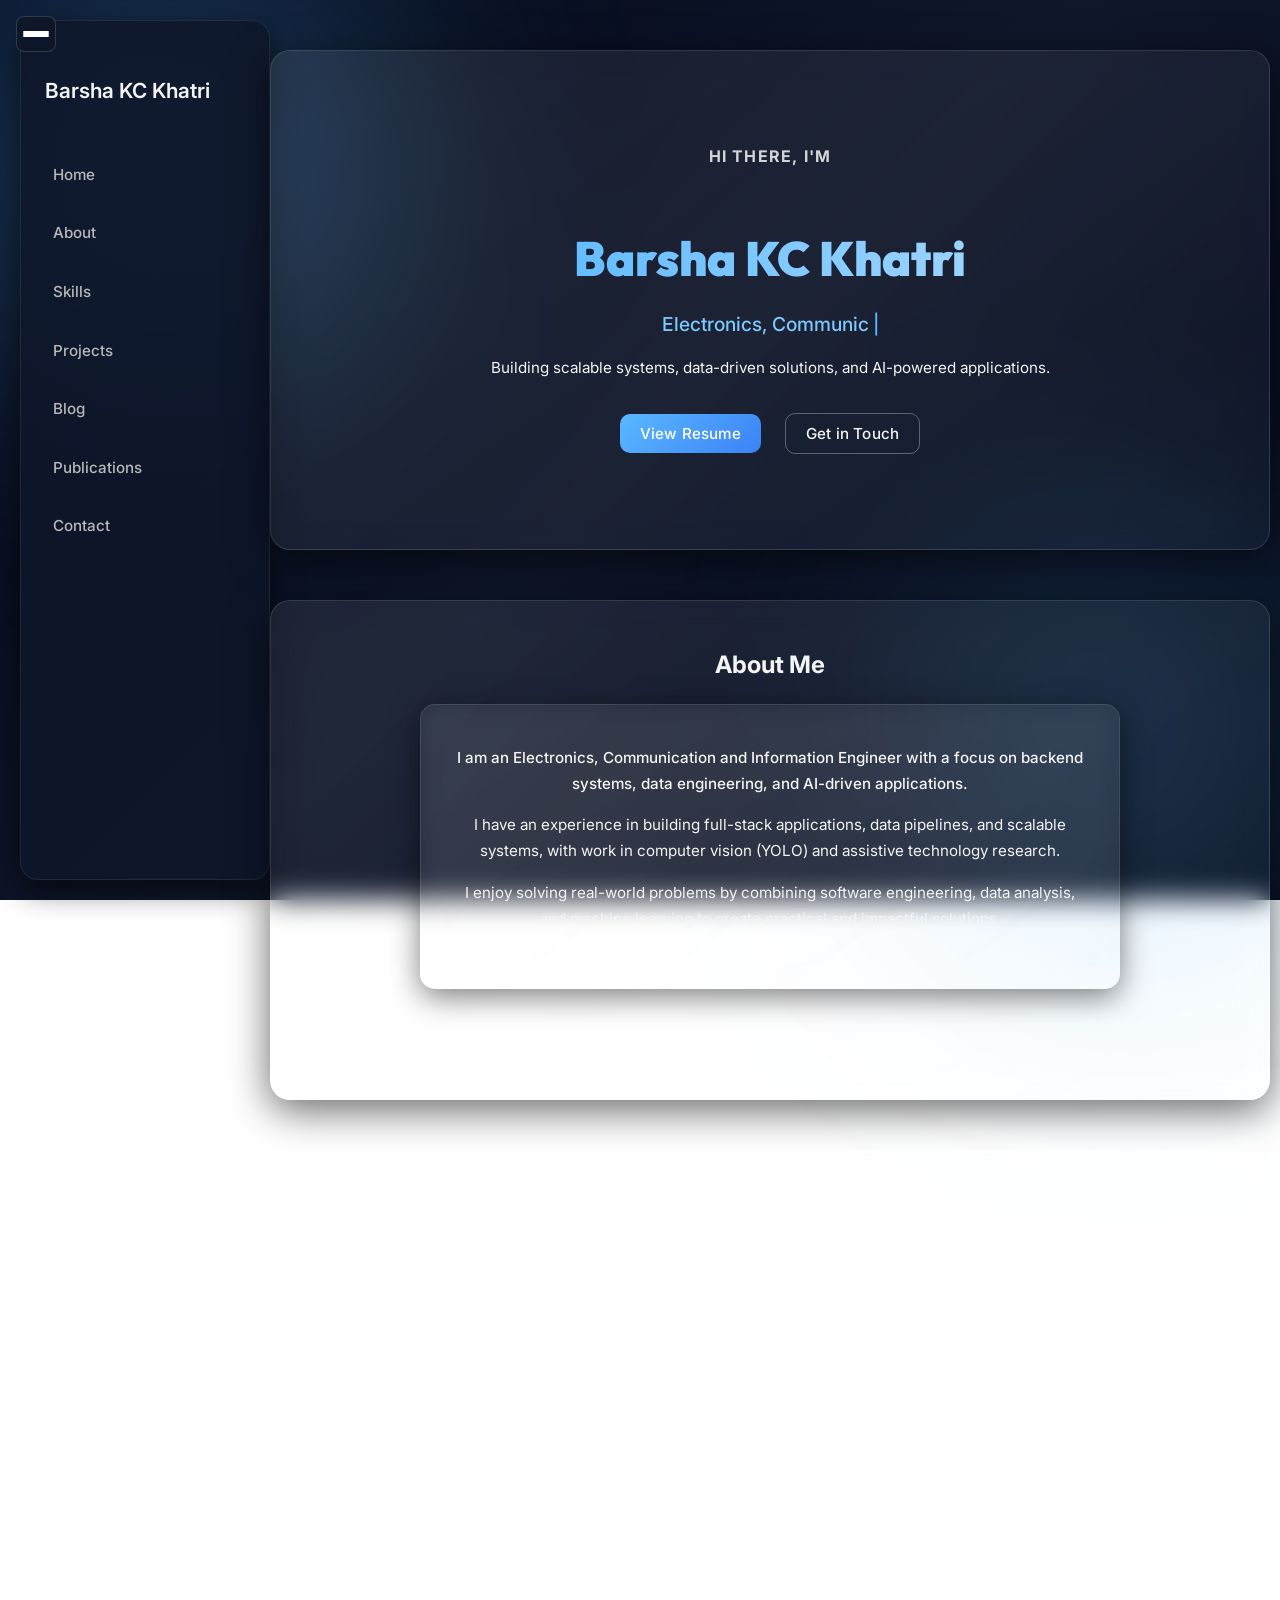
==== commit 671e9093: "Add changes" ====
--- a/index.html
+++ b/index.html
@@ -13,7 +13,12 @@
     />
   </head>
   <body>
-    <button id="sidebarToggle" class="menu-toggle">☰</button>
+    <button id="sidebarToggle" class="menu-toggle">
+      <span></span>
+      <span></span>
+      <span></span>
+    </button>
+
     <nav id="sidebar" class="sidebar">
       <div class="sidebar-header">
         <h2>Barsha KC Khatri</h2>
@@ -48,10 +53,7 @@
           </p>
 
           <div class="btn-group">
-            <a
-              href="pdf/Barsha KC Khatri CV.pdf"
-              target="_blank"
-            >
+            <a href="pdf/Barsha KC Khatri CV.pdf" target="_blank">
               <button class="btn">View Resume</button>
             </a>
 
@@ -67,12 +69,15 @@
         <div class="about-left">
           <div class="about-content">
             <p class="intro-text">
-              I am an Electronics, Communication and Information Engineer with a focus on backend systems, data engineering,
-              and AI-driven applications.
+              I am an Electronics, Communication and Information Engineer with a
+              focus on backend systems, data engineering, and AI-driven
+              applications.
             </p>
- 
+
             <p class="about-text">
-              I have an experience in building full-stack applications, data pipelines, and scalable systems, with work in computer vision (YOLO) and assistive technology research.
+              I have an experience in building full-stack applications, data
+              pipelines, and scalable systems, with work in computer vision
+              (YOLO) and assistive technology research.
             </p>
 
             <p class="about-text">
@@ -84,55 +89,54 @@
         </div>
       </div>
     </section>
-    
+
     <section id="education">
-    <h1>Education</h1>
-
-    <div class="education-content">
-        <h3>Bachelor’s in Electronics, Communication and Information Engineering</h3>
+      <h1>Education</h1>
+
+      <div class="education-content">
+        <h3>
+          Bachelor’s in Electronics, Communication and Information Engineering
+        </h3>
         <p>Institute of Engineering, Pashchimanchal Campus</p>
         <p class="edu-year">2021 – 2025</p>
-    </div>
+      </div>
     </section>
 
     <section id="skills">
-  <h1>Skills</h1>
-
-  <div class="skills-container">
-
-    <div class="skill-card">
-      <h3>Programming</h3>
-      <p>C • C++ • Python </p>
-    </div>
-
-    <div class="skill-card">
-      <h3>Frameworks & Libraries</h3>
-      <p>Django • FastAPI • Pandas • NumPy • Streamlit</p>
-    </div>
-
-    <div class="skill-card">
-      <h3>Backend & APIs</h3>
-      <p>REST APIs • Celery • Redis</p>
-    </div>
-
-    <div class="skill-card">
-      <h3>Machine Learning</h3>
-      <p>YOLO • OpenCV</p>
-    </div>
-
-    <div class="skill-card">
-      <h3>Databases</h3>
-      <p>PostgreSQL • MySQL</p>
-    </div>
-
-    <div class="skill-card">
-      <h3>Tools & Others</h3>
-      <p>Git • Docker • Power BI</p>
-    </div>
-
-  </div>
-</section>
-
+      <h1>Skills</h1>
+
+      <div class="skills-container">
+        <div class="skill-card">
+          <h3>Programming</h3>
+          <p>C • C++ • Python</p>
+        </div>
+
+        <div class="skill-card">
+          <h3>Frameworks & Libraries</h3>
+          <p>Django • FastAPI • Pandas • NumPy • Streamlit</p>
+        </div>
+
+        <div class="skill-card">
+          <h3>Backend & APIs</h3>
+          <p>REST APIs • Celery • Redis</p>
+        </div>
+
+        <div class="skill-card">
+          <h3>Machine Learning</h3>
+          <p>YOLO • OpenCV</p>
+        </div>
+
+        <div class="skill-card">
+          <h3>Databases</h3>
+          <p>PostgreSQL • MySQL</p>
+        </div>
+
+        <div class="skill-card">
+          <h3>Tools & Others</h3>
+          <p>Git • Docker • Power BI</p>
+        </div>
+      </div>
+    </section>
 
     <section id="projects">
       <h1>Projects</h1>
@@ -141,11 +145,10 @@
         <div class="project-card">
           <h3>Obstacle Detection System</h3>
           <p>
-            AI + IoT system for real-time obstacle detection with audio and haptic feedback.
-          </p>
-          <p class="tools">
-            Python, OpenCV, YOLOv3, Raspberry Pi
-          </p>
+            AI + IoT system for real-time obstacle detection with audio and
+            haptic feedback.
+          </p>
+          <p class="tools">Python, OpenCV, YOLOv3, Raspberry Pi</p>
           <a
             href="https://conference.ioe.edu.np/publications/ioegc16/IOEGC-16-266-PS2-03.pdf"
             target="_blank"
@@ -157,7 +160,8 @@
         <div class="project-card">
           <h3>Finance Tracker</h3>
           <p>
-           Full-stack system for tracking transactions, budgets, and financial analytics.
+            Full-stack system for tracking transactions, budgets, and financial
+            analytics.
           </p>
           <p class="tools">
             Django, DRF, React, PostgreSQL, Docker, Nginx, Chart.js
@@ -173,11 +177,10 @@
         <div class="project-card">
           <h3>Task Scheduler</h3>
           <p>
-            Backend system for scheduling and managing tasks with real-time monitoring.
-          </p>
-          <p class="tools">
-            FastAPI, Celery, Streamlit, Docker
-          </p>
+            Backend system for scheduling and managing tasks with real-time
+            monitoring.
+          </p>
+          <p class="tools">FastAPI, Celery, Streamlit, Docker</p>
           <a
             href="https://github.com/barshakc/Task-Scheduler"
             target="_blank"
@@ -189,7 +192,8 @@
         <div class="project-card">
           <h3>YouTube Data Analytics</h3>
           <p>
-            Automated data pipeline and dashboard for analyzing video performance.
+            Automated data pipeline and dashboard for analyzing video
+            performance.
           </p>
           <p class="tools">Python, Airflow, PostgreSQL, DRF, Power BI</p>
           <a
@@ -202,9 +206,7 @@
 
         <div class="project-card">
           <h3>Nepali Sign Language Recognition</h3>
-          <p>
-            Developed a real-time sign language recognition using YOLOv8. 
-          </p>
+          <p>Developed a real-time sign language recognition using YOLOv8.</p>
           <p class="tools">Python, OpenCV, ML</p>
           <a href="#" target="_blank" class="project-link">Link</a>
         </div>
@@ -219,9 +221,9 @@
           <h3>Obstacle Detection for Visually Impaired</h3>
           <p class="publication">IOE Graduate Conference (IOEGC-16), 2025</p>
           <p>
-            A real-time obstacle detection system using YOLOv3 and
-            Raspberry Pi to assist visually impaired individuals with navigation
-            through audio and haptic feedback.
+            A real-time obstacle detection system using YOLOv3 and Raspberry Pi
+            to assist visually impaired individuals with navigation through
+            audio and haptic feedback.
           </p>
           <a
             href="https://conference.ioe.edu.np/publications/ioegc16/IOEGC-16-266-PS2-03.pdf"
@@ -239,8 +241,8 @@
             Abstract No: 20P-MAC-ORAL-051 | Oral Presentation | p.
           </p>
           <p>
-            A computer vision-based system for recognizing Nepali sign
-            language gestures using YOLO models.
+            A computer vision-based system for recognizing Nepali sign language
+            gestures using YOLO models.
           </p>
           <a
             href="https://drive.google.com/file/d/12Fbqu7wbd39QSV-VLtkGaTLTl-LRvzXY/view?usp=sharing"
@@ -271,7 +273,5 @@
         <p>&copy; Barsha K.C. Khatri. All rights reserved.</p>
       </div>
     </footer>
-
-
   </body>
 </html>
--- a/static/css/style.css
+++ b/static/css/style.css
@@ -532,38 +532,52 @@
     line-height: 1.2;
 }
 
-.menu-toggle {
-    display: none;
+.menu-toggle {.menu-toggle none;   /* ✅ hides on desktop */
     position: fixed;
     top: 16px;
     left: 16px;
     z-index: 1100;
+
+    width: 40px;
+    height: 36px;
+
     background: rgba(15, 23, 42, 0.9);
-    color: #f4f4f4;
-    border: 1px solid rgba(255, 255, 255, 0.15);
+    border: 1px solid rgba(255,255,255,0.15);
     border-radius: 8px;
-    padding: 8px 13px;
-    font-size: 1.3rem;
+
     cursor: pointer;
-}
-
-body.sidebar-open::after {
-    content: "";
-    position: fixed;
-    top: 0;
-    left: 0;
-    width: 100% !important;
-    height: 100% !important;
-    border-radius: 0 !important;
-    filter: none !important;
-    background: rgba(0, 0, 0, 0.5);
-    z-index: 900;
-}
-
-body.sidebar-open {
-    overflow: hidden;
-}
-
+
+    flex-direction: column;
+    justify-content: center;
+    gap: 5px;
+
+    padding: 6px;
+}
+
+.menu-toggle span {
+    display: block;
+    height: 2px;
+    width: 100%;
+    background: #fff;
+
+    border-radius: 2px;
+    transition: all 0.3s ease;
+}
+
+.menu-toggle span {.menu transition: transform 0.3s ease, opacity 0.2s ease;
+}
+
+body.sidebar-open .menu-toggle span:nth-child(1) {
+    transform: rotate(45deg) translate(5px, 5px);
+}
+
+body.sidebar-open .menu-toggle span:nth-child(2) {
+    opacity: 0;
+}
+
+body.sidebar-open .menu-toggle span:nth-child(3) {
+    transform: rotate(-45deg) translate(6px, -6px);
+}
 
 @media (max-width: 768px) {
     body {
@@ -571,11 +585,11 @@
     }
 
     .menu-toggle {
-        display: block;
+        display: flex;
     }
 
     #sidebar {
-        left: -280px !important;
+        transform: translateX(-100%);
         top: 0 !important;
         width: 260px !important;
         height: 100vh !important;
@@ -585,9 +599,11 @@
         background: rgba(15, 23, 42, 0.97) !important;
         overflow-y: auto !important;
         z-index: 1000;
+        transition: transform 0.3s ease;
+        will-change: transform;
     }
 
     body.sidebar-open #sidebar {
-        left: 0 !important;
-    }
+    transform: translateX(0);
+}
 }
